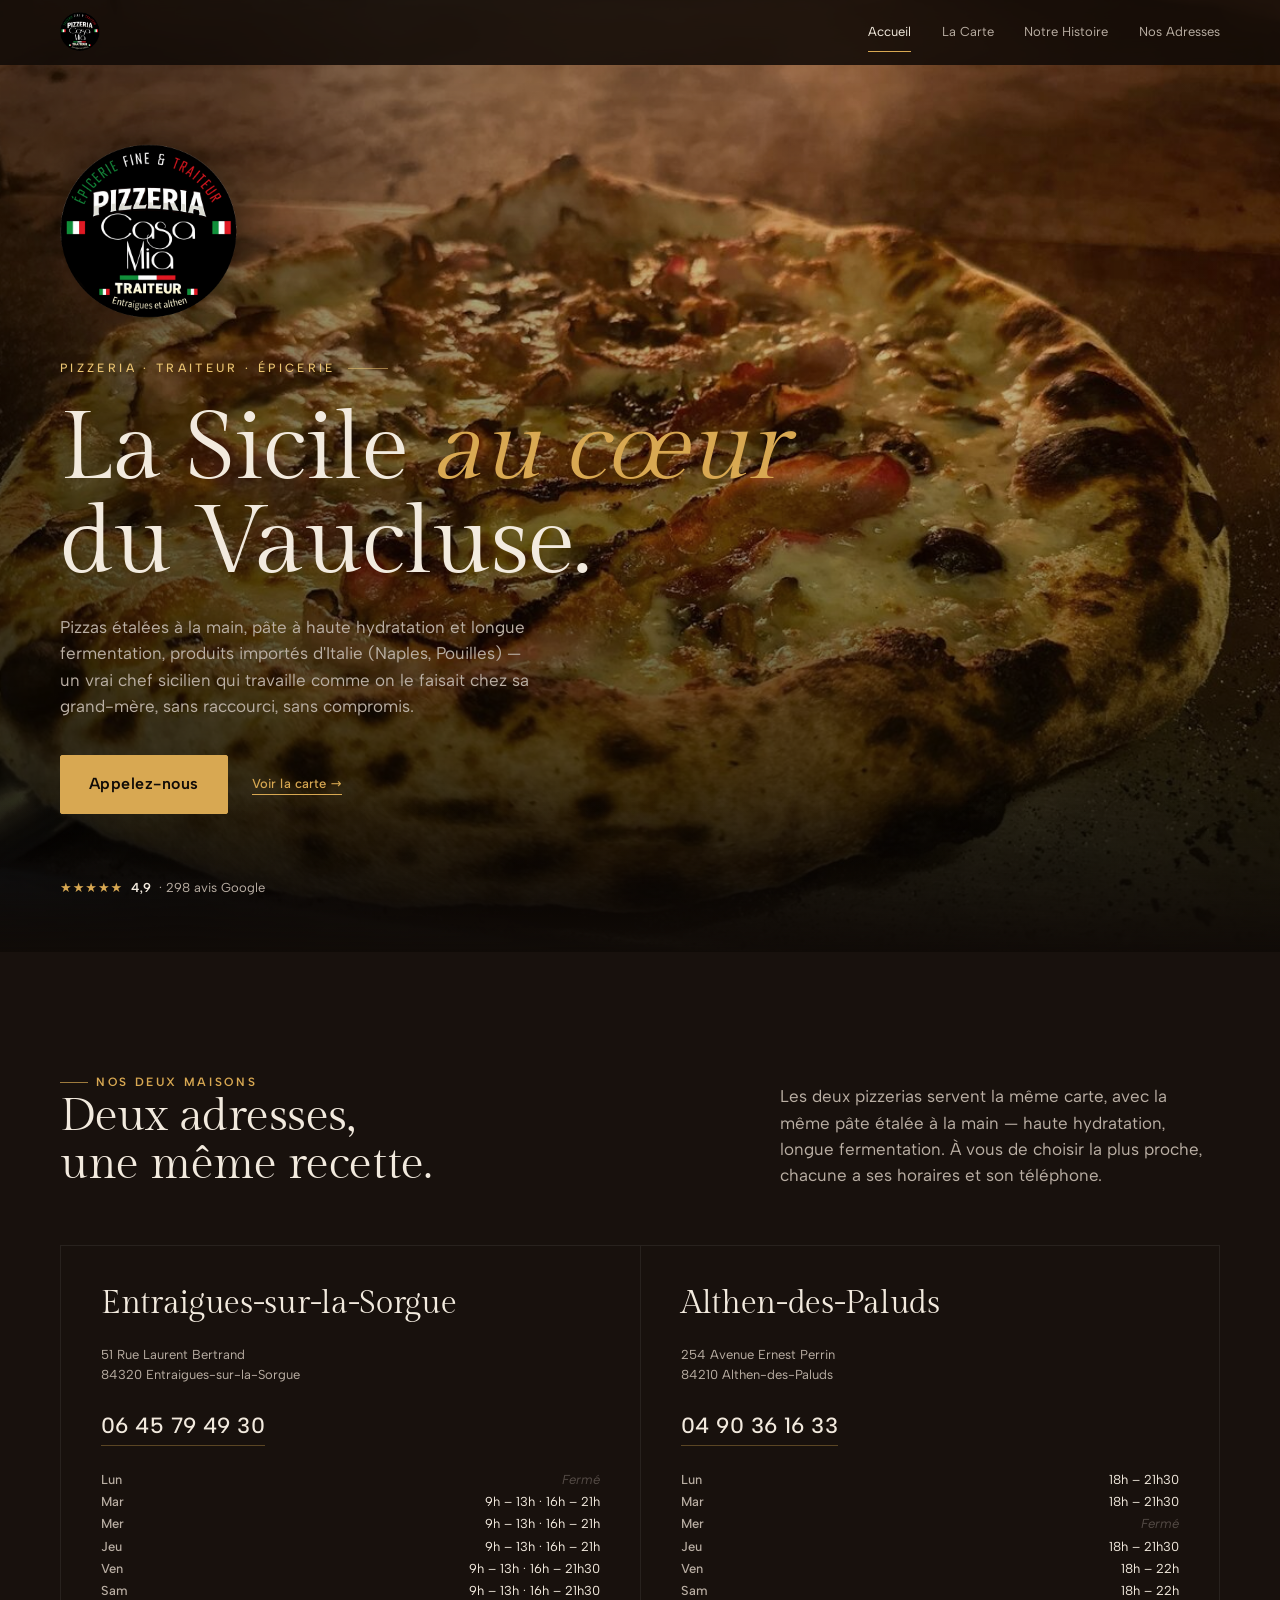
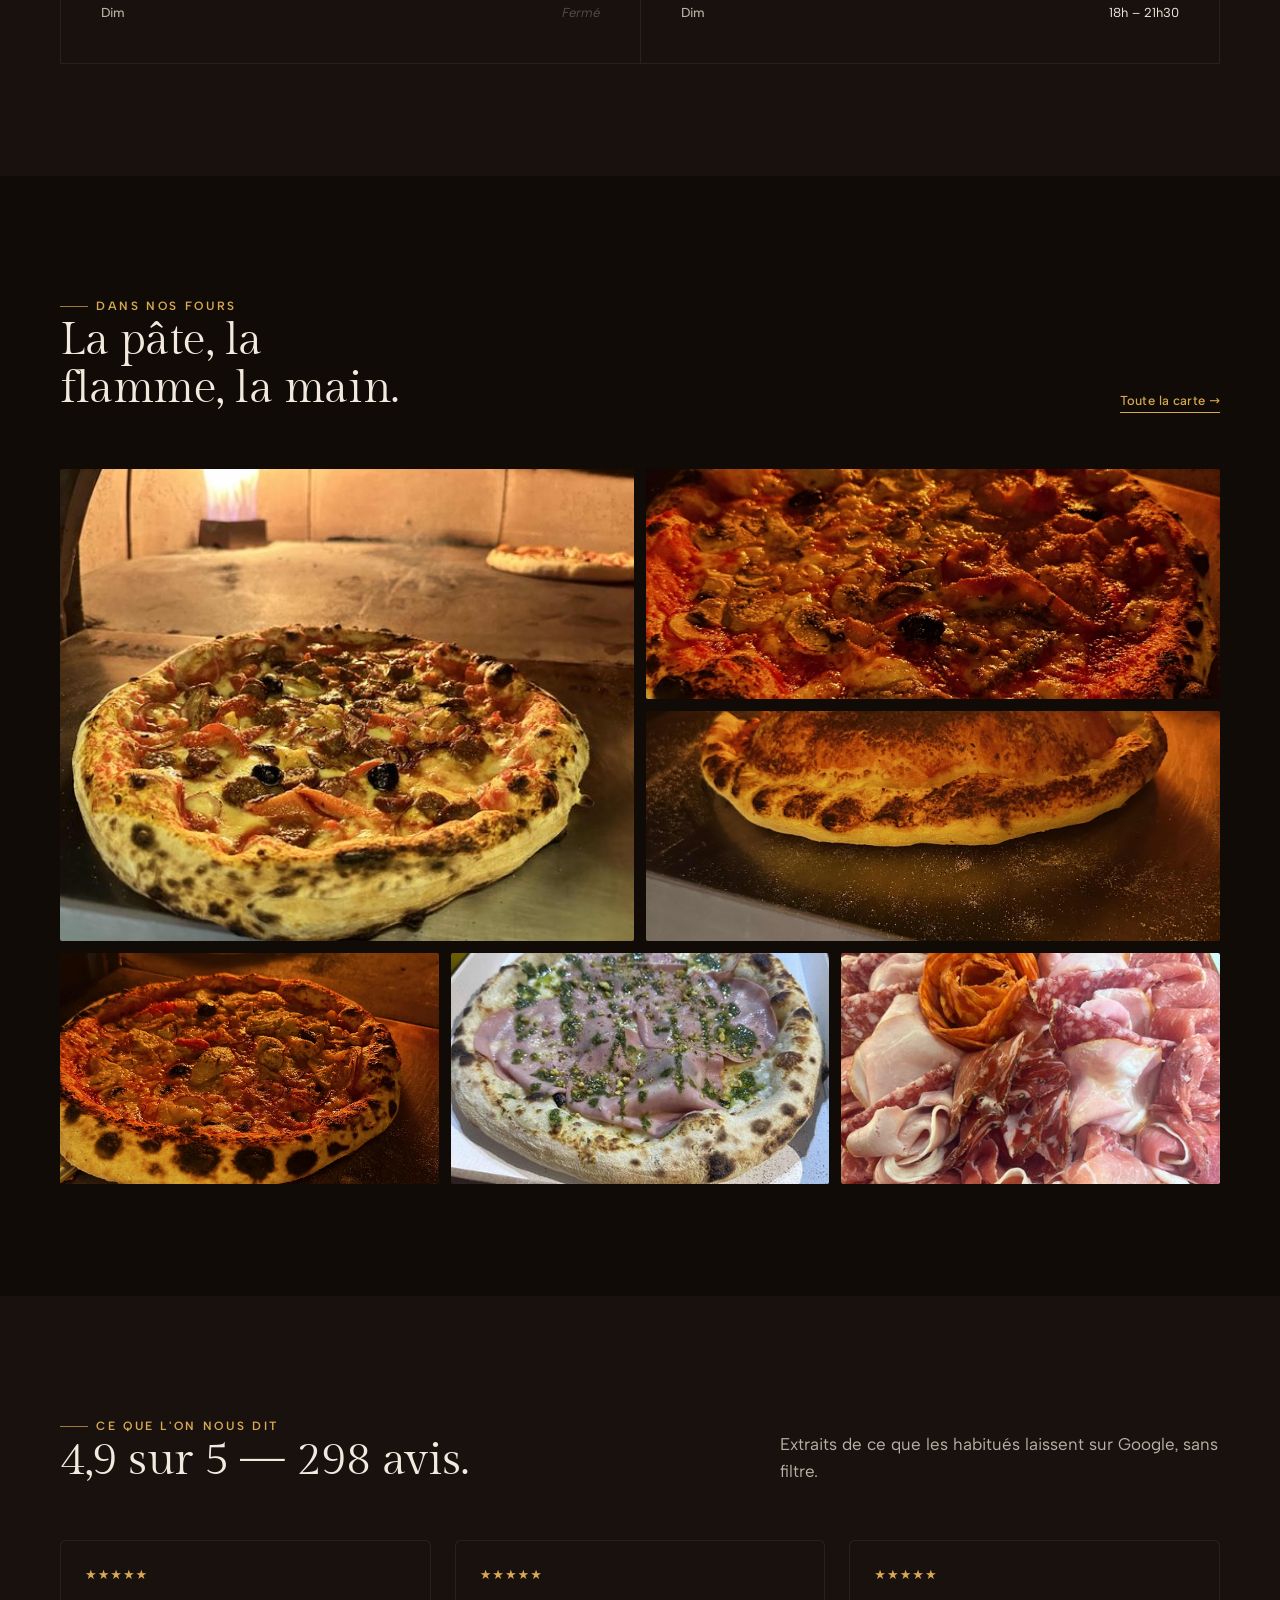
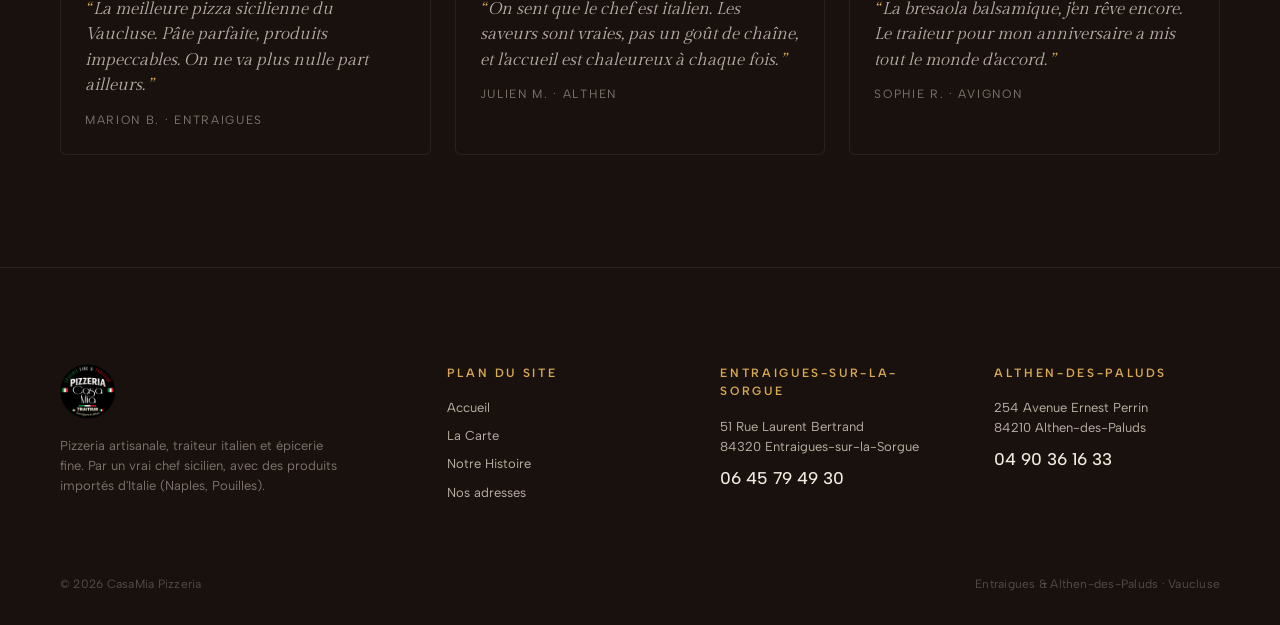
==== frontend/index.html @ 355a03e6 "fix(content): update recipe wording per Tony & Cindy feedback (étalée à la main, ingrédients Italie," ====
<!DOCTYPE html>
<html lang="fr">
<head>
  <meta charset="UTF-8">
  <meta name="viewport" content="width=device-width, initial-scale=1.0">
  <title>CasaMia — Pizzeria artisanale sicilienne | Entraigues &amp; Althen-des-Paluds</title>
  <meta name="description" content="Pizzeria artisanale sicilienne au cœur du Vaucluse. Produits importés d'Italie (Naples, Pouilles) par un vrai chef sicilien. Deux adresses : Entraigues-sur-la-Sorgue et Althen-des-Paluds. Noté 4.9/5.">
  <meta property="og:title" content="CasaMia — Pizzeria artisanale sicilienne">
  <meta property="og:description" content="Pizzeria artisanale, traiteur italien, épicerie fine. Deux adresses dans le Vaucluse.">
  <meta property="og:image" content="images/hero-pizza-polpettes-four.jpg">
  <meta property="og:type" content="restaurant">
  <meta property="og:locale" content="fr_FR">
  <link rel="icon" type="image/png" href="images/logo-casamia.png">
  <link rel="preconnect" href="https://fonts.googleapis.com">
  <link rel="preconnect" href="https://fonts.gstatic.com" crossorigin>
  <link rel="stylesheet" href="css/style.css?v=4">
  <script type="application/ld+json">
  {
    "@context": "https://schema.org",
    "@type": "Restaurant",
    "name": "CasaMia Pizzeria",
    "image": "images/hero-pizza-polpettes-four.jpg",
    "description": "Pizzeria artisanale sicilienne à Entraigues-sur-la-Sorgue et Althen-des-Paluds. Produits importés d'Italie (Naples, Pouilles).",
    "servesCuisine": ["Italian", "Pizza", "Sicilian"],
    "priceRange": "$$",
    "address": [
      {"@type": "PostalAddress","addressLocality": "Entraigues-sur-la-Sorgue","postalCode": "84320","streetAddress": "51 Rue Laurent Bertrand","addressCountry": "FR"},
      {"@type": "PostalAddress","addressLocality": "Althen-des-Paluds","postalCode": "84210","streetAddress": "254 Avenue Ernest Perrin","addressCountry": "FR"}
    ],
    "telephone": "+33645794930",
    "aggregateRating": {"@type": "AggregateRating","ratingValue": "4.9","reviewCount": "298","bestRating": "5"}
  }
  </script>
</head>
<body>

  <!-- Header -->
  <header class="header" id="header">
    <div class="header__inner">
      <a href="/" class="header__brand" aria-label="CasaMia — Accueil">
        <img src="images/logo-casamia.png" alt="">
      </a>
      <nav class="nav" id="nav" aria-label="Navigation principale">
        <a href="/" class="nav__link nav__link--active">Accueil</a>
        <a href="/menu" class="nav__link">La Carte</a>
        <a href="/histoire" class="nav__link">Notre Histoire</a>
        <a href="#nos-adresses" class="nav__link">Nos Adresses</a>
      </nav>
      <button class="hamburger" id="hamburger" aria-label="Menu" aria-expanded="false">
        <span class="hamburger__line"></span>
        <span class="hamburger__line"></span>
        <span class="hamburger__line"></span>
      </button>
    </div>
  </header>
  <div class="nav-overlay" id="navOverlay"></div>

  <!-- Hero -->
  <section class="hero">
    <div class="hero__bg" style="background-image: url('images/pizza-four-hero.jpg');"></div>
    <div class="hero__veil"></div>
    <div class="hero__inner entrance">
      <img src="images/logo-casamia.png" alt="CasaMia" class="hero__logo">
      <span class="hero__kicker">Pizzeria · Traiteur · Épicerie</span>
      <h1 class="hero__title">La Sicile <em>au cœur</em> du Vaucluse.</h1>
      <p class="hero__lede">Pizzas étalées à la main, pâte à haute hydratation et longue fermentation, produits importés d'Italie (Naples, Pouilles) — un vrai chef sicilien qui travaille comme on le faisait chez sa grand-mère, sans raccourci, sans compromis.</p>
      <div class="hero__actions">
        <button class="btn btn--primary btn--lg" id="phoneBtn" aria-haspopup="dialog">Appelez-nous</button>
        <a class="btn btn--link" href="/menu">Voir la carte &rarr;</a>
      </div>
      <div class="hero__meta" id="statusBadges" aria-live="polite">
        <!-- statuts injectés par app.js -->
      </div>
      <div class="hero__meta">
        <span class="rating">
          <span class="rating__stars">★★★★★</span>
          <span class="rating__score">4,9</span>
          <span>· 298 avis Google</span>
        </span>
      </div>
    </div>
  </section>

  <!-- Actualités -->
  <section class="section" id="newsSection" style="display:none;">
    <div class="container">
      <header class="section__head">
        <div>
          <span class="eyebrow">Actualités</span>
          <h2 class="section__title">Ce qui se passe chez nous.</h2>
        </div>
        <p class="section__lede">Les nouveautés de la maison, saison par saison — pizzas du moment, rendez-vous et petites choses qui comptent.</p>
      </header>
      <div class="news" id="newsGrid">
        <!-- injecté par app.js -->
      </div>
    </div>
  </section>

  <!-- Nos adresses -->
  <section class="section section--alt" id="nos-adresses">
    <div class="container">
      <header class="section__head">
        <div>
          <span class="eyebrow">Nos deux maisons</span>
          <h2 class="section__title">Deux adresses, une même recette.</h2>
        </div>
        <p class="section__lede">Les deux pizzerias servent la même carte, avec la même pâte étalée à la main — haute hydratation, longue fermentation. À vous de choisir la plus proche, chacune a ses horaires et son téléphone.</p>
      </header>
      <div class="addresses" id="locationsGrid">
        <div class="addr">
          <h3 class="addr__name">Entraigues-sur-la-Sorgue</h3>
          <p class="addr__street">51 Rue Laurent Bertrand<br>84320 Entraigues-sur-la-Sorgue</p>
          <a href="tel:0645794930" class="addr__phone">06 45 79 49 30</a>
          <div class="hours">
            <div class="hours__day">Lun</div><div class="hours__value hours__value--closed">Fermé</div>
            <div class="hours__day">Mar</div><div class="hours__value">9h – 13h · 16h – 21h</div>
            <div class="hours__day">Mer</div><div class="hours__value">9h – 13h · 16h – 21h</div>
            <div class="hours__day">Jeu</div><div class="hours__value">9h – 13h · 16h – 21h</div>
            <div class="hours__day">Ven</div><div class="hours__value">9h – 13h · 16h – 21h30</div>
            <div class="hours__day">Sam</div><div class="hours__value">9h – 13h · 16h – 21h30</div>
            <div class="hours__day">Dim</div><div class="hours__value hours__value--closed">Fermé</div>
          </div>
        </div>
        <div class="addr">
          <h3 class="addr__name">Althen-des-Paluds</h3>
          <p class="addr__street">254 Avenue Ernest Perrin<br>84210 Althen-des-Paluds</p>
          <a href="tel:0490361633" class="addr__phone">04 90 36 16 33</a>
          <div class="hours">
            <div class="hours__day">Lun</div><div class="hours__value">18h – 21h30</div>
            <div class="hours__day">Mar</div><div class="hours__value">18h – 21h30</div>
            <div class="hours__day">Mer</div><div class="hours__value hours__value--closed">Fermé</div>
            <div class="hours__day">Jeu</div><div class="hours__value">18h – 21h30</div>
            <div class="hours__day">Ven</div><div class="hours__value">18h – 22h</div>
            <div class="hours__day">Sam</div><div class="hours__value">18h – 22h</div>
            <div class="hours__day">Dim</div><div class="hours__value">18h – 21h30</div>
          </div>
        </div>
      </div>
    </div>
  </section>

  <!-- Galerie éditoriale -->
  <section class="section">
    <div class="container">
      <header class="section__head">
        <div>
          <span class="eyebrow">Dans nos fours</span>
          <h2 class="section__title">La pâte, la flamme, la main.</h2>
        </div>
        <a class="btn btn--link" href="/menu">Toute la carte &rarr;</a>
      </header>
      <div class="gallery">
        <a class="gallery__item gallery__item--half gallery__item--tall" href="/menu">
          <img src="images/hero-pizza-polpettes-four.jpg" alt="Pizza polpettes devant le four en flammes" loading="lazy">
        </a>
        <div class="gallery__item gallery__item--half">
          <img src="images/hero-pizza-champignons-jambon-four.jpg" alt="Pizza champignons jambon devant le four" loading="lazy">
        </div>
        <div class="gallery__item gallery__item--half">
          <img src="images/hero-calzone-four.jpg" alt="Calzone doré dans le four en flammes" loading="lazy">
        </div>
        <div class="gallery__item gallery__item--third">
          <img src="images/hero-pizza-artichauts-four.jpg" alt="Pizza artichauts devant le four" loading="lazy">
        </div>
        <div class="gallery__item gallery__item--third">
          <img src="images/pizza-tartufo.jpg" alt="Pizza Tartufo truffe noire" loading="lazy">
        </div>
        <div class="gallery__item gallery__item--third">
          <img src="images/planche-charcuterie-premium.jpg" alt="Planche charcuterie traiteur" loading="lazy">
        </div>
      </div>
    </div>
  </section>

  <!-- Avis -->
  <section class="section section--alt">
    <div class="container">
      <header class="section__head">
        <div>
          <span class="eyebrow">Ce que l'on nous dit</span>
          <h2 class="section__title">4,9 sur 5 — 298 avis.</h2>
        </div>
        <p class="section__lede">Extraits de ce que les habitués laissent sur Google, sans filtre.</p>
      </header>
      <div class="reviews">
        <article class="review">
          <div class="review__stars" aria-label="5 sur 5">★★★★★</div>
          <p class="review__text">La meilleure pizza sicilienne du Vaucluse. Pâte parfaite, produits impeccables. On ne va plus nulle part ailleurs.</p>
          <p class="review__author">Marion B. · Entraigues</p>
        </article>
        <article class="review">
          <div class="review__stars" aria-label="5 sur 5">★★★★★</div>
          <p class="review__text">On sent que le chef est italien. Les saveurs sont vraies, pas un goût de chaîne, et l'accueil est chaleureux à chaque fois.</p>
          <p class="review__author">Julien M. · Althen</p>
        </article>
        <article class="review">
          <div class="review__stars" aria-label="5 sur 5">★★★★★</div>
          <p class="review__text">La bresaola balsamique, j'en rêve encore. Le traiteur pour mon anniversaire a mis tout le monde d'accord.</p>
          <p class="review__author">Sophie R. · Avignon</p>
        </article>
      </div>
    </div>
  </section>

  <!-- Footer -->
  <footer class="footer">
    <div class="container">
      <div class="footer__grid">
        <div class="footer__brand">
          <img src="images/logo-casamia.png" alt="CasaMia">
          <p>Pizzeria artisanale, traiteur italien et épicerie fine. Par un vrai chef sicilien, avec des produits importés d'Italie (Naples, Pouilles).</p>
        </div>
        <div>
          <div class="footer__title">Plan du site</div>
          <div class="footer__list">
            <a href="/" class="footer__link">Accueil</a>
            <a href="/menu" class="footer__link">La Carte</a>
            <a href="/histoire" class="footer__link">Notre Histoire</a>
            <a href="#nos-adresses" class="footer__link">Nos adresses</a>
          </div>
        </div>
        <div>
          <div class="footer__title">Entraigues-sur-la-Sorgue</div>
          <p class="addr__street">51 Rue Laurent Bertrand<br>84320 Entraigues-sur-la-Sorgue</p>
          <a href="tel:0645794930" class="footer__phone">06 45 79 49 30</a>
        </div>
        <div>
          <div class="footer__title">Althen-des-Paluds</div>
          <p class="addr__street">254 Avenue Ernest Perrin<br>84210 Althen-des-Paluds</p>
          <a href="tel:0490361633" class="footer__phone">04 90 36 16 33</a>
        </div>
      </div>
      <div class="footer__bottom">
        <span>© 2026 CasaMia Pizzeria</span>
        <span>Entraigues &amp; Althen-des-Paluds · Vaucluse</span>
      </div>
    </div>
  </footer>

  <!-- Phone sheet (unifié popover + bottomsheet) -->
  <div class="phone-backdrop" id="phoneBackdrop" aria-hidden="true"></div>
  <div class="phone-sheet" id="phoneSheet" role="dialog" aria-modal="true" aria-labelledby="phoneSheetTitle" aria-hidden="true">
    <div class="phone-sheet__head">
      <div>
        <span class="eyebrow eyebrow--plain">Appelez-nous</span>
        <h3 class="phone-sheet__title" id="phoneSheetTitle">Choisissez une pizzeria</h3>
      </div>
      <button class="phone-sheet__close" id="phoneSheetClose" aria-label="Fermer">×</button>
    </div>
    <div class="phone-sheet__list">
      <div class="phone-sheet__item">
        <div>
          <div class="phone-sheet__loc">Entraigues-sur-la-Sorgue</div>
          <div class="phone-sheet__addr">51 Rue Laurent Bertrand</div>
        </div>
        <a href="tel:0645794930" class="phone-sheet__number">06 45 79 49 30</a>
      </div>
      <div class="phone-sheet__item">
        <div>
          <div class="phone-sheet__loc">Althen-des-Paluds</div>
          <div class="phone-sheet__addr">254 Avenue Ernest Perrin</div>
        </div>
        <a href="tel:0490361633" class="phone-sheet__number">04 90 36 16 33</a>
      </div>
    </div>
  </div>

  <script src="js/config.js"></script>
  <script src="js/app.js"></script>
</body>
</html>
---- frontend/css/style.css ----
/* =============================================================
   CasaMia — Feuille de style refonte 2026
   Design : sombre / chaud / éditorial sicilien, zero AI slop
   Tokens : OKLCH, scale 4pt, échelle typo ratio 1.25
   ============================================================= */

/* ===== FONTS ===== */
@import url('https://fonts.googleapis.com/css2?family=Gilda+Display&family=Albert+Sans:wght@300;400;500;600;700&display=swap');

/* ===== TOKENS ===== */
:root {
  /* Surfaces — noir chaud teinté brun (jamais pur noir) */
  --surface-0: oklch(15.5% 0.012 60);
  --surface-1: oklch(18.5% 0.014 58);
  --surface-2: oklch(22%   0.014 55);
  --surface-3: oklch(27%   0.013 52);

  /* Encre — cream teinté chaud */
  --ink-1: oklch(94% 0.018 80);
  --ink-2: oklch(76% 0.020 70);
  --ink-3: oklch(56% 0.018 55);
  --ink-4: oklch(42% 0.015 50);

  /* Brand */
  --gold:        oklch(76% 0.118 80);
  --gold-hi:     oklch(84% 0.110 85);
  --gold-lo:     oklch(62% 0.100 75);
  --terracotta:  oklch(60% 0.145 35);
  --terracotta-hi: oklch(68% 0.140 38);
  --olive:       oklch(54% 0.075 115);

  /* Statuts */
  --status-open:   oklch(68% 0.140 145);
  --status-closed: oklch(60% 0.170 28);

  /* Hairlines */
  --rule:        oklch(100% 0 0 / .07);
  --rule-strong: oklch(100% 0 0 / .14);
  --rule-gold:   oklch(from var(--gold) l c h / .35);

  /* Spacing 4pt */
  --s-3xs: 4px;
  --s-2xs: 8px;
  --s-xs:  12px;
  --s-sm:  16px;
  --s-md:  24px;
  --s-lg:  32px;
  --s-xl:  48px;
  --s-2xl: 64px;
  --s-3xl: 96px;
  --s-4xl: 128px;

  /* Type — base 17px pour confort mobile */
  --text-xs:   0.75rem;
  --text-sm:   0.8125rem;
  --text-base: 1rem;
  --text-md:   1.0625rem;
  --text-lg:   clamp(1.125rem, 0.95rem + .6vw, 1.375rem);
  --text-xl:   clamp(1.375rem, 1rem + 1.4vw, 2rem);
  --text-2xl:  clamp(1.75rem, 1.1rem + 2.6vw, 2.875rem);
  --text-3xl:  clamp(2.25rem, 1rem + 4.5vw, 4.5rem);
  --text-4xl:  clamp(3rem, 1rem + 7vw, 6rem);

  /* Familles */
  --f-display: 'Gilda Display', 'Times New Roman', serif;
  --f-body:    'Albert Sans', system-ui, sans-serif;

  /* Radii */
  --r-sm: 2px;
  --r-md: 6px;
  --r-lg: 12px;
  --r-full: 999px;

  /* Shadows — hue-matched (brun chaud) */
  --sh-color: 30 35% 5%;
  --sh-1: 0 1px 2px hsl(var(--sh-color) / .35);
  --sh-2: 0 2px 4px hsl(var(--sh-color) / .3), 0 6px 12px hsl(var(--sh-color) / .22);
  --sh-3: 0 4px 8px hsl(var(--sh-color) / .28), 0 16px 32px hsl(var(--sh-color) / .18);
  --sh-4: 0 8px 16px hsl(var(--sh-color) / .22), 0 32px 64px hsl(var(--sh-color) / .14);

  /* Motion */
  --ease-out: cubic-bezier(.2,.8,.2,1);
  --ease-out-quart: cubic-bezier(.25,1,.5,1);
  --t-fast: .18s;
  --t-base: .28s;
  --t-slow: .5s;

  /* Layout */
  --container: 1240px;
  --container-narrow: 880px;
}

/* ===== RESET ===== */
*, *::before, *::after { box-sizing: border-box; margin: 0; padding: 0; }
html { scroll-behavior: smooth; -webkit-text-size-adjust: 100%; }
body {
  font-family: var(--f-body);
  font-size: var(--text-md);
  line-height: 1.55;
  color: var(--ink-1);
  background: var(--surface-0);
  -webkit-font-smoothing: antialiased;
  -moz-osx-font-smoothing: grayscale;
  text-rendering: optimizeLegibility;
  font-feature-settings: "kern", "ss01", "cv11";
  overflow-x: hidden;
  min-height: 100vh;
}
img, svg, video { display: block; max-width: 100%; height: auto; }
button { cursor: pointer; font: inherit; color: inherit; background: none; border: 0; }
a { color: inherit; text-decoration: none; }
input, select, textarea { font: inherit; color: inherit; }

/* ===== UTIL ===== */
.container { max-width: var(--container); margin-inline: auto; padding-inline: clamp(20px, 4vw, 40px); }
.container--narrow { max-width: var(--container-narrow); }
.sr-only { position: absolute; width: 1px; height: 1px; padding: 0; margin: -1px; overflow: hidden; clip: rect(0,0,0,0); white-space: nowrap; border: 0; }
.flow > * + * { margin-top: var(--s-sm); }

/* ===== TYPOGRAPHY ===== */
.display,
h1, h2, h3 { font-family: var(--f-display); font-weight: 400; letter-spacing: -0.01em; line-height: 1.08; color: var(--ink-1); }
h1 { font-size: var(--text-3xl); }
h2 { font-size: var(--text-2xl); }
h3 { font-size: var(--text-xl); line-height: 1.15; }
h4, h5, h6 { font-family: var(--f-body); font-weight: 600; letter-spacing: -0.005em; line-height: 1.2; }
h4 { font-size: var(--text-lg); }
p  { max-width: 70ch; }

/* Eyebrow — l'étiquette éditoriale (remplace le "decorative-line" gold slop) */
.eyebrow {
  font-family: var(--f-body);
  font-size: var(--text-xs);
  font-weight: 600;
  letter-spacing: 0.22em;
  text-transform: uppercase;
  color: var(--gold);
  display: inline-flex;
  align-items: center;
  gap: var(--s-2xs);
}
.eyebrow::before {
  content: "";
  width: 28px;
  height: 1px;
  background: currentColor;
  opacity: .7;
}
.eyebrow--plain::before { display: none; }

/* Italic accent pour certains titres (italiana feel) */
.in-italic { font-style: italic; color: var(--gold); }

/* Numéros éditoriaux (01, 02, 03) — remplace les icônes génériques au-dessus des h3 */
.num {
  font-family: var(--f-display);
  font-size: var(--text-lg);
  color: var(--gold);
  letter-spacing: 0.02em;
  font-variant-numeric: tabular-nums lining-nums;
}

/* Prix tabulaires */
.price, .mono-num {
  font-variant-numeric: tabular-nums lining-nums;
  font-feature-settings: "tnum" 1, "lnum" 1;
}

/* ===== HEADER ===== */
.header {
  position: fixed; inset: 0 0 auto 0; z-index: 80;
  display: flex; align-items: center;
  padding-block: var(--s-xs);
  background: color-mix(in oklab, var(--surface-0) 88%, transparent);
  backdrop-filter: blur(16px) saturate(1.2);
  -webkit-backdrop-filter: blur(16px) saturate(1.2);
  border-bottom: 1px solid transparent;
  transition: border-color var(--t-base), background var(--t-base);
}
.header--scrolled { border-bottom-color: var(--rule); }
.header__inner {
  width: 100%; max-width: var(--container);
  margin-inline: auto; padding-inline: clamp(20px, 4vw, 40px);
  display: flex; align-items: center; justify-content: space-between; gap: var(--s-md);
}
.header__brand { display: flex; align-items: center; gap: var(--s-xs); }
.header__brand img { height: 40px; width: auto; }
.header__wordmark {
  font-family: var(--f-display); font-size: 1.2rem; line-height: 1;
  color: var(--ink-1); letter-spacing: -0.01em;
  display: none;
}
.nav {
  display: flex; align-items: center; gap: clamp(18px, 2.4vw, 32px);
}
.nav__link {
  font-size: var(--text-sm); color: var(--ink-2);
  padding: var(--s-2xs) 0;
  position: relative;
  transition: color var(--t-fast);
}
.nav__link:hover { color: var(--ink-1); }
.nav__link--active { color: var(--ink-1); }
.nav__link--active::after {
  content: ""; position: absolute; left: 0; right: 0; bottom: -2px;
  height: 1px; background: var(--gold);
}
.hamburger {
  display: none;
  width: 40px; height: 40px;
  align-items: center; justify-content: center;
  color: var(--ink-1);
}
.hamburger__line {
  display: block; width: 22px; height: 1.5px;
  background: currentColor;
  transition: transform var(--t-base) var(--ease-out), opacity var(--t-fast);
  position: absolute;
}
.hamburger__line:nth-child(1) { transform: translateY(-6px); }
.hamburger__line:nth-child(3) { transform: translateY( 6px); }
.hamburger.active .hamburger__line:nth-child(1) { transform: translateY(0) rotate(45deg); }
.hamburger.active .hamburger__line:nth-child(2) { opacity: 0; }
.hamburger.active .hamburger__line:nth-child(3) { transform: translateY(0) rotate(-45deg); }

.nav-overlay {
  position: fixed; inset: 0; z-index: 70;
  background: oklch(0% 0 0 / .6);
  opacity: 0; pointer-events: none;
  transition: opacity var(--t-base);
}
.nav-overlay.active { opacity: 1; pointer-events: auto; }

/* ===== HERO ===== */
.hero {
  position: relative;
  min-height: calc(100svh - 64px); /* header + peek, laisse deviner qu'on peut scroller */
  display: grid; align-items: end;
  overflow: hidden;
  isolation: isolate;
}
.hero--short { min-height: 52svh; }
.hero__bg {
  position: absolute; inset: 0; z-index: -2;
  background-size: cover; background-position: center;
  transform: scale(1.04);
  filter: saturate(.95);
}
.hero__veil {
  position: absolute; inset: 0; z-index: -1;
  background:
    linear-gradient(180deg, oklch(0% 0 0 / .25) 0%, oklch(0% 0 0 / .10) 30%, oklch(0% 0 0 / .60) 80%, var(--surface-0) 100%),
    linear-gradient(100deg, oklch(0% 0 0 / .55) 0%, oklch(0% 0 0 / .10) 55%, transparent 100%);
}
.hero__inner {
  width: 100%; max-width: var(--container);
  margin-inline: auto;
  padding: clamp(120px, 16vh, 180px) clamp(20px, 4vw, 40px) clamp(36px, 6vh, 72px);
  display: grid; gap: var(--s-md);
}
.hero__logo {
  width: clamp(140px, 14vw, 200px);
  height: auto;
  margin-bottom: var(--s-xs);
  filter: drop-shadow(0 4px 24px oklch(0% 0 0 / .5));
}
.hero__kicker {
  display: inline-flex; align-items: center; gap: var(--s-xs);
  color: var(--gold-hi);
  font-size: var(--text-xs);
  letter-spacing: 0.28em;
  text-transform: uppercase;
  font-weight: 500;
}
.hero__kicker::after {
  content: ""; width: 40px; height: 1px; background: currentColor; opacity: .55;
}
.hero__title {
  font-family: var(--f-display);
  font-size: var(--text-4xl);
  line-height: 0.98;
  max-width: 20ch;
  color: var(--ink-1);
  text-wrap: balance;
}
.hero__title em {
  font-style: italic;
  color: var(--gold);
  font-weight: 400;
}
.hero__lede {
  font-size: var(--text-md);
  color: var(--ink-2);
  max-width: 44ch;
  line-height: 1.55;
}
.hero__actions {
  display: flex; flex-wrap: wrap; align-items: center; gap: var(--s-sm) var(--s-md);
  margin-top: var(--s-xs);
}
.hero__meta {
  display: flex; flex-wrap: wrap; align-items: center;
  gap: var(--s-md);
  margin-top: var(--s-2xs);
  color: var(--ink-2);
  font-size: var(--text-sm);
}
.hero__meta-item { display: inline-flex; align-items: center; gap: var(--s-2xs); }
.hero__meta-sep { opacity: .3; }

/* Status — indicateur ouvert/fermé éditorial, pas de glow néon */
.status {
  display: inline-flex; align-items: center; gap: var(--s-2xs);
  font-size: var(--text-sm);
  color: var(--ink-1);
}
.status__dot {
  width: 7px; height: 7px; border-radius: 50%;
  background: var(--ink-3);
  position: relative;
}
.status--open .status__dot { background: var(--status-open); }
.status--open .status__dot::after {
  content: ""; position: absolute; inset: -3px;
  border-radius: 50%;
  border: 1px solid var(--status-open);
  opacity: .35;
  animation: statusPulse 2.4s var(--ease-out) infinite;
}
.status--closed .status__dot { background: var(--status-closed); }
.status__label { font-weight: 500; }
.status__note { color: var(--ink-2); }
@keyframes statusPulse {
  0%   { transform: scale(.9); opacity: .4; }
  70%  { transform: scale(1.7); opacity: 0; }
  100% { transform: scale(1.7); opacity: 0; }
}
@media (prefers-reduced-motion: reduce) {
  .status--open .status__dot::after { animation: none; }
}

/* Rating éditorial — sans glassmorphism */
.rating {
  display: inline-flex; align-items: baseline; gap: var(--s-2xs);
  font-size: var(--text-sm);
  color: var(--ink-2);
}
.rating__stars { color: var(--gold); letter-spacing: 1px; }
.rating__score {
  color: var(--ink-1);
  font-weight: 600;
  font-variant-numeric: tabular-nums;
}

/* ===== BUTTONS ===== */
.btn {
  display: inline-flex; align-items: center; justify-content: center; gap: var(--s-2xs);
  padding: 14px 22px;
  font-family: var(--f-body);
  font-size: var(--text-sm);
  font-weight: 600;
  letter-spacing: 0.03em;
  border-radius: var(--r-sm);
  transition: transform var(--t-fast) var(--ease-out), background var(--t-fast), color var(--t-fast), border-color var(--t-fast);
  white-space: nowrap;
  border: 1px solid transparent;
}
.btn:active { transform: translateY(1px); }

.btn--primary {
  background: var(--gold);
  color: var(--surface-0);
  border-color: var(--gold);
}
.btn--primary:hover {
  background: var(--gold-hi);
  border-color: var(--gold-hi);
}

.btn--ghost {
  background: transparent;
  color: var(--ink-1);
  border-color: var(--rule-strong);
}
.btn--ghost:hover {
  border-color: var(--gold);
  color: var(--gold);
}

.btn--link {
  padding: 0;
  color: var(--gold);
  border: 0;
  border-bottom: 1px solid currentColor;
  border-radius: 0;
  letter-spacing: 0.01em;
  text-transform: none;
  font-weight: 500;
  background: none;
}
.btn--link:hover { color: var(--gold-hi); }

.btn--lg { padding: 16px 28px; font-size: var(--text-base); }
.btn--sm { padding: 10px 16px; font-size: var(--text-xs); }

.btn-group { display: inline-flex; flex-wrap: wrap; gap: var(--s-sm); }

/* Icone interne au btn */
.btn svg { width: 16px; height: 16px; }

/* ===== PHONE POPOVER / BOTTOMSHEET UNIFIÉ ===== */
.phone-sheet {
  position: fixed; z-index: 210;
  background: var(--surface-2);
  border: 1px solid var(--rule-strong);
  box-shadow: var(--sh-4);
  opacity: 0; pointer-events: none;
  transition: opacity var(--t-base) var(--ease-out), transform var(--t-base) var(--ease-out);
}
.phone-sheet[aria-hidden="false"] { opacity: 1; pointer-events: auto; }

/* Desktop — centre popover */
@media (min-width: 641px) {
  .phone-sheet {
    top: 50%; left: 50%;
    transform: translate(-50%, -50%) scale(.97);
    min-width: 380px; max-width: 440px;
    border-radius: var(--r-lg);
  }
  .phone-sheet[aria-hidden="false"] { transform: translate(-50%, -50%) scale(1); }
}
/* Mobile — bottom sheet */
@media (max-width: 640px) {
  .phone-sheet {
    left: 0; right: 0; bottom: 0;
    transform: translateY(100%);
    border-radius: 20px 20px 0 0;
    border-bottom: 0;
  }
  .phone-sheet[aria-hidden="false"] { transform: translateY(0); }
}
.phone-sheet__head {
  padding: var(--s-md);
  border-bottom: 1px solid var(--rule);
  display: flex; align-items: center; justify-content: space-between;
}
.phone-sheet__title {
  font-family: var(--f-display);
  font-size: var(--text-lg);
}
.phone-sheet__close {
  width: 32px; height: 32px; display: grid; place-items: center;
  color: var(--ink-2); font-size: 1.5rem; line-height: 1;
}
.phone-sheet__close:hover { color: var(--ink-1); }
.phone-sheet__list { padding: var(--s-2xs) 0; }
.phone-sheet__item {
  display: grid; grid-template-columns: 1fr auto; align-items: center; gap: var(--s-sm);
  padding: var(--s-sm) var(--s-md);
  border-top: 1px solid var(--rule);
}
.phone-sheet__item:first-child { border-top: 0; }
.phone-sheet__loc {
  font-family: var(--f-display);
  font-size: var(--text-md);
  color: var(--ink-1);
}
.phone-sheet__addr {
  font-size: var(--text-xs);
  color: var(--ink-3);
  margin-top: 2px;
}
.phone-sheet__number {
  font-family: var(--f-body);
  font-size: var(--text-base);
  font-weight: 600;
  color: var(--gold);
  font-variant-numeric: tabular-nums;
  letter-spacing: 0.02em;
  padding: var(--s-2xs) var(--s-sm);
  border: 1px solid var(--rule-strong);
  border-radius: var(--r-sm);
  transition: border-color var(--t-fast), background var(--t-fast), color var(--t-fast);
}
.phone-sheet__number:hover {
  background: var(--gold);
  color: var(--surface-0);
  border-color: var(--gold);
}

.phone-backdrop {
  position: fixed; inset: 0; z-index: 200;
  background: oklch(0% 0 0 / .55);
  opacity: 0; pointer-events: none;
  transition: opacity var(--t-base);
}
.phone-backdrop[aria-hidden="false"] { opacity: 1; pointer-events: auto; }

/* ===== SECTIONS ===== */
.section {
  padding-block: clamp(56px, 9vw, 112px);
}
.section--tight { padding-block: clamp(40px, 6vw, 72px); }
.section--alt {
  background: var(--surface-1);
}

.section__head {
  display: grid;
  grid-template-columns: minmax(0, 1fr) auto;
  align-items: end;
  gap: var(--s-md) var(--s-xl);
  margin-bottom: clamp(32px, 5vw, 56px);
}
.section__head > :only-child { grid-column: 1 / -1; }
.section__title {
  font-family: var(--f-display);
  font-size: var(--text-2xl);
  line-height: 1.05;
  max-width: 22ch;
  text-wrap: balance;
}
.section__lede {
  max-width: 40ch;
  color: var(--ink-2);
  font-size: var(--text-md);
  justify-self: end;
}
@media (max-width: 720px) {
  .section__head { grid-template-columns: 1fr; }
  .section__lede { justify-self: start; }
}

/* ===== NEWS ===== */
.news {
  display: grid;
  gap: var(--s-xl);
}
.news__item {
  display: grid;
  grid-template-columns: auto minmax(0, 1fr);
  gap: var(--s-xl);
  align-items: center;
}
.news__item:nth-child(even) {
  grid-template-columns: minmax(0, 1fr) auto;
}
.news__item:nth-child(even) .news__figure { order: 2; }
.news__figure {
  display: block;
  border-radius: var(--r-md);
  overflow: hidden;
  line-height: 0;
}
.news__figure img {
  max-width: 100%;
  max-height: 70vh;
  width: auto;
  height: auto;
  display: block;
}
.news__title {
  font-family: var(--f-display);
  font-size: var(--text-xl);
  line-height: 1.15;
  margin-bottom: var(--s-xs);
}
.news__text {
  color: var(--ink-2);
  line-height: 1.6;
}
@media (max-width: 720px) {
  .news__item, .news__item:nth-child(even) { grid-template-columns: 1fr; gap: var(--s-md); }
  .news__item:nth-child(even) .news__figure { order: 0; }
}

/* ===== ADRESSES — tableau éditorial, pas 2 cards identiques ===== */
.addresses {
  display: grid;
  grid-template-columns: 1fr 1fr;
  gap: 0;
  border: 1px solid var(--rule);
  background: var(--surface-1);
}
.addr {
  padding: clamp(24px, 4vw, 40px);
  display: flex; flex-direction: column;
  gap: var(--s-md);
  position: relative;
}
.addr + .addr { border-left: 1px solid var(--rule); }
.addr__label {
  font-family: var(--f-body);
  font-size: var(--text-xs);
  font-weight: 600;
  letter-spacing: 0.22em;
  text-transform: uppercase;
  color: var(--gold);
}
.addr__name {
  font-family: var(--f-display);
  font-size: var(--text-xl);
  line-height: 1.1;
}
.addr__street {
  color: var(--ink-2);
  font-size: var(--text-sm);
  line-height: 1.55;
}
.addr__phone {
  display: inline-flex; align-items: center; gap: var(--s-2xs);
  font-family: var(--f-body);
  font-size: var(--text-lg);
  font-weight: 500;
  color: var(--ink-1);
  font-variant-numeric: tabular-nums;
  letter-spacing: 0.02em;
  border-bottom: 1px solid var(--rule-gold);
  padding-bottom: 2px;
  align-self: flex-start;
  transition: color var(--t-fast), border-color var(--t-fast);
}
.addr__phone:hover { color: var(--gold); border-color: var(--gold); }

.hours {
  display: grid;
  grid-template-columns: auto 1fr;
  column-gap: var(--s-md);
  row-gap: 2px;
  font-size: var(--text-sm);
  margin-top: auto;
}
.hours__day {
  font-weight: 500;
  color: var(--ink-2);
}
.hours__value {
  color: var(--ink-1);
  font-variant-numeric: tabular-nums;
  text-align: right;
}
.hours__value--closed {
  color: var(--ink-4);
  font-style: italic;
}
.hours__row--today {
  color: var(--gold);
}
.hours__row--today .hours__day,
.hours__row--today .hours__value { color: var(--gold); font-weight: 600; }

@media (max-width: 720px) {
  .addresses { grid-template-columns: 1fr; }
  .addr + .addr { border-left: 0; border-top: 1px solid var(--rule); }
}

/* ===== MENU (carte + traiteur) ===== */
.menu-tabs {
  display: flex;
  gap: var(--s-lg);
  border-bottom: 1px solid var(--rule);
  margin-bottom: var(--s-xl);
}
.menu-tab {
  font-family: var(--f-display);
  font-size: var(--text-lg);
  color: var(--ink-3);
  padding: var(--s-sm) 0;
  position: relative;
  transition: color var(--t-fast);
}
.menu-tab:hover { color: var(--ink-1); }
.menu-tab.active { color: var(--ink-1); }
.menu-tab.active::after {
  content: ""; position: absolute; left: 0; right: 0; bottom: -1px;
  height: 2px; background: var(--gold);
}

.menu-category { margin-bottom: var(--s-3xl); }
.menu-category__head {
  display: flex; align-items: baseline; justify-content: space-between; flex-wrap: wrap;
  gap: var(--s-sm);
  margin-bottom: var(--s-md);
}
.menu-category__name {
  font-family: var(--f-display);
  font-size: var(--text-xl);
  letter-spacing: -0.005em;
}
.menu-category__index {
  font-family: var(--f-body);
  font-size: var(--text-xs);
  letter-spacing: 0.24em;
  text-transform: uppercase;
  color: var(--gold);
}

.menu-notice {
  font-style: italic;
  color: var(--ink-2);
  font-size: var(--text-sm);
  margin-block: var(--s-md) var(--s-xl);
  max-width: 65ch;
}

.menu-list {
  display: grid;
  grid-template-columns: repeat(auto-fill, minmax(min(440px, 100%), 1fr));
  column-gap: clamp(24px, 4vw, 56px);
  row-gap: 0;
}
.menu-item {
  display: grid;
  grid-template-columns: auto minmax(0, 1fr) auto auto;
  align-items: center;
  column-gap: var(--s-sm);
  padding: var(--s-xs) var(--s-2xs);
  border-top: 1px solid var(--rule);
  transition: background var(--t-fast);
}
.menu-item:last-child { border-bottom: 1px solid var(--rule); }
.menu-item--clickable:hover,
.menu-item--clickable:focus-visible {
  background: color-mix(in oklab, var(--gold) 8%, transparent);
  outline: none;
}
.menu-item__img {
  width: 56px; height: 56px;
  object-fit: cover;
  border-radius: var(--r-sm);
  flex-shrink: 0;
}
.menu-item__img--ph {
  background: color-mix(in oklab, var(--surface-2) 80%, var(--gold) 4%);
  display: grid; place-items: center;
  color: var(--ink-3);
  border: 1px solid var(--rule);
}
.menu-item__img--ph svg {
  width: 26px; height: 26px;
  stroke: currentColor;
  fill: none;
  stroke-width: 1.5;
  stroke-linecap: round;
  stroke-linejoin: round;
}
.traiteur-item__fig--ph {
  display: grid; place-items: center;
  color: var(--gold);
  background: color-mix(in oklab, var(--surface-2) 88%, var(--gold) 6%);
  border: 1px solid var(--rule);
}
.traiteur-item__fig--ph svg {
  width: 56px; height: 56px;
  stroke: currentColor;
  fill: none;
  stroke-width: 1.2;
  stroke-linecap: round;
  stroke-linejoin: round;
  opacity: .5;
}
.menu-item__body { min-width: 0; }
.menu-item__name {
  font-family: var(--f-body);
  font-size: var(--text-md);
  font-weight: 500;
  color: var(--ink-1);
  display: flex; align-items: center; gap: var(--s-2xs); flex-wrap: wrap;
  line-height: 1.25;
}
.menu-item__desc {
  font-size: var(--text-sm);
  color: var(--ink-3);
  margin-top: 2px;
  line-height: 1.4;
}
.menu-item__price {
  font-family: var(--f-body);
  font-size: var(--text-md);
  font-weight: 600;
  color: var(--gold);
  font-variant-numeric: tabular-nums;
  letter-spacing: 0.01em;
  white-space: nowrap;
}
.menu-item--clickable { cursor: pointer; }
.menu-item--clickable:hover .menu-item__add,
.menu-item--clickable:focus-visible .menu-item__add {
  background: var(--gold); color: var(--surface-0); border-color: var(--gold);
  opacity: 1;
}
.menu-item__add {
  width: 24px; height: 24px;
  border-radius: 50%;
  border: 1px solid var(--rule-strong);
  color: var(--ink-3);
  display: grid; place-items: center;
  font-size: .85rem; line-height: 1; font-weight: 600;
  pointer-events: none;
  transition: all var(--t-fast);
  opacity: .45;
  flex-shrink: 0;
}
.menu-badge {
  display: inline-block;
  font-family: var(--f-body);
  font-size: 0.625rem;
  font-weight: 700;
  letter-spacing: 0.14em;
  text-transform: uppercase;
  padding: 3px 8px;
  border-radius: var(--r-sm);
  background: var(--terracotta);
  color: var(--ink-1);
  vertical-align: 2px;
}
.menu-badge--star {
  background: transparent;
  color: var(--gold);
  padding: 0;
  font-size: var(--text-sm);
  letter-spacing: normal;
}

/* Traiteur — grille éditoriale photo-first */
.traiteur-group { margin-bottom: var(--s-2xl); }
.traiteur-group__head {
  display: flex; align-items: baseline; justify-content: space-between; flex-wrap: wrap;
  gap: var(--s-sm);
  margin-bottom: var(--s-md);
}
.traiteur-group__name {
  font-family: var(--f-display);
  font-size: var(--text-xl);
}
.traiteur-group__count {
  font-size: var(--text-xs);
  letter-spacing: 0.22em;
  text-transform: uppercase;
  color: var(--ink-3);
}

.traiteur-grid {
  display: grid;
  grid-template-columns: repeat(auto-fit, minmax(260px, 1fr));
  gap: var(--s-md);
}
.traiteur-item {
  display: grid;
  gap: var(--s-xs);
}
.traiteur-item__fig {
  aspect-ratio: 4/3;
  overflow: hidden;
  border-radius: var(--r-md);
  background: var(--surface-2);
}
.traiteur-item__fig img {
  width: 100%; height: 100%; object-fit: cover;
  transition: transform 1s var(--ease-out-quart);
}
.traiteur-item:hover .traiteur-item__fig img { transform: scale(1.04); }
.traiteur-item__row {
  display: flex; align-items: baseline; justify-content: space-between; gap: var(--s-sm);
}
.traiteur-item__name {
  font-family: var(--f-body);
  font-size: var(--text-md);
  font-weight: 500;
}
.traiteur-item__price {
  color: var(--gold);
  font-weight: 600;
  font-variant-numeric: tabular-nums;
}
.traiteur-item__desc {
  font-size: var(--text-sm);
  color: var(--ink-3);
  line-height: 1.5;
}

/* ===== HISTOIRE — principes numérotés, pas d'icônes au-dessus des h3 ===== */
.story {
  display: grid;
  grid-template-columns: minmax(280px, 5fr) 7fr;
  gap: clamp(24px, 5vw, 72px);
  align-items: center;
  margin-block: clamp(48px, 8vw, 96px);
}
.story--reverse { grid-template-columns: 7fr minmax(280px, 5fr); }
.story--reverse .story__fig { order: 2; }
.story__fig {
  aspect-ratio: 3/4;
  overflow: hidden;
  border-radius: var(--r-md);
}
.story__fig img { width: 100%; height: 100%; object-fit: cover; }
.story__body h2 { margin-bottom: var(--s-sm); }
.story__body p { color: var(--ink-2); font-size: var(--text-md); line-height: 1.7; max-width: 55ch; }
.story__body p + p { margin-top: var(--s-sm); }
.story__tag {
  margin-top: var(--s-md);
  display: inline-flex; align-items: center; gap: var(--s-2xs);
  font-family: var(--f-body);
  font-size: var(--text-xs);
  letter-spacing: 0.2em;
  text-transform: uppercase;
  color: var(--terracotta-hi);
  width: max-content;
  max-width: 100%;
}
@media (max-width: 720px) {
  .story, .story--reverse { grid-template-columns: 1fr; }
  .story--reverse .story__fig { order: 0; }
  .story__fig { aspect-ratio: 4/3; }
}

/* Principes numérotés (remplace value-cards icône-au-dessus) */
.principles {
  display: grid;
  gap: 0;
}
.principle {
  display: grid;
  grid-template-columns: auto 1fr;
  gap: var(--s-md) clamp(24px, 4vw, 56px);
  padding-block: clamp(20px, 3vw, 36px);
  align-items: start;
}
.principle__num {
  font-family: var(--f-display);
  font-size: var(--text-xl);
  color: var(--gold);
  font-variant-numeric: tabular-nums lining-nums;
  letter-spacing: 0.02em;
  min-width: 3ch;
}
.principle__title {
  font-family: var(--f-display);
  font-size: var(--text-lg);
  margin-bottom: var(--s-2xs);
}
.principle__text {
  color: var(--ink-2);
  font-size: var(--text-md);
  line-height: 1.65;
  max-width: 60ch;
}

/* ===== GALERIE éditoriale ===== */
.gallery {
  display: grid;
  grid-template-columns: repeat(12, 1fr);
  grid-auto-rows: clamp(140px, 18vw, 260px);
  gap: var(--s-xs);
}
.gallery__item {
  overflow: hidden;
  border-radius: var(--r-sm);
  position: relative;
}
.gallery__item img {
  width: 100%; height: 100%; object-fit: cover;
  transition: transform 1s var(--ease-out-quart);
}
.gallery__item:hover img { transform: scale(1.04); }
.gallery__item--tall { grid-row: span 2; }
.gallery__item--wide { grid-column: span 6; }
.gallery__item--half { grid-column: span 6; }
.gallery__item--third { grid-column: span 4; }
.gallery__item--fourth { grid-column: span 3; }
.gallery__item--sixth { grid-column: span 2; }
@media (max-width: 720px) {
  .gallery { grid-template-columns: repeat(6, 1fr); grid-auto-rows: 120px; }
  .gallery__item--wide, .gallery__item--half, .gallery__item--third { grid-column: span 3; }
  .gallery__item--fourth { grid-column: span 3; }
  .gallery__item--sixth { grid-column: span 2; }
}

/* ===== REVIEWS ===== */
.reviews {
  display: grid;
  grid-template-columns: repeat(auto-fit, minmax(280px, 1fr));
  gap: var(--s-md);
}
.review {
  padding: var(--s-md);
  border: 1px solid var(--rule);
  border-radius: var(--r-md);
  background: var(--surface-1);
}
.review__stars { color: var(--gold); letter-spacing: 1px; font-size: var(--text-sm); }
.review__text {
  color: var(--ink-2);
  font-size: var(--text-sm);
  line-height: 1.65;
  margin-block: var(--s-xs);
  font-family: var(--f-display);
  font-size: var(--text-md);
  line-height: 1.5;
  font-style: italic;
}
.review__text::before { content: "\201C"; color: var(--gold); margin-right: 2px; }
.review__text::after  { content: "\201D"; color: var(--gold); margin-left:  2px; }
.review__author {
  font-size: var(--text-xs);
  color: var(--ink-3);
  letter-spacing: 0.14em;
  text-transform: uppercase;
}

/* ===== FOOTER ===== */
.footer {
  background: var(--surface-1);
  border-top: 1px solid var(--rule);
  padding-block: var(--s-3xl) var(--s-lg);
}
.footer__grid {
  display: grid;
  grid-template-columns: 1.5fr repeat(3, 1fr);
  gap: var(--s-xl);
  padding-bottom: var(--s-xl);
}
.footer__brand img { height: 56px; width: auto; margin-bottom: var(--s-sm); }
.footer__brand p { font-size: var(--text-sm); color: var(--ink-3); max-width: 36ch; }
.footer__title {
  font-family: var(--f-body);
  font-size: var(--text-xs);
  font-weight: 600;
  letter-spacing: 0.22em;
  text-transform: uppercase;
  color: var(--gold);
  margin-bottom: var(--s-sm);
}
.footer__list { display: grid; gap: var(--s-2xs); }
.footer__link {
  color: var(--ink-2); font-size: var(--text-sm);
  transition: color var(--t-fast);
}
.footer__link:hover { color: var(--gold); }
.footer__phone {
  display: block;
  font-family: var(--f-body);
  font-size: var(--text-md);
  font-weight: 500;
  color: var(--ink-1);
  font-variant-numeric: tabular-nums;
  margin-top: var(--s-2xs);
}
.footer__phone:hover { color: var(--gold); }
.footer__bottom {
  padding-top: var(--s-md);
  display: flex; justify-content: space-between; flex-wrap: wrap; gap: var(--s-sm);
  font-size: var(--text-xs);
  color: var(--ink-4);
  letter-spacing: 0.02em;
}
@media (max-width: 900px) {
  .footer__grid { grid-template-columns: 1fr 1fr; gap: var(--s-lg); }
}
@media (max-width: 560px) {
  .footer__grid { grid-template-columns: 1fr; }
}

/* ===== CART (drawer réutilisé — restylé sobre) ===== */
.cart-fab {
  position: fixed; right: clamp(16px, 3vw, 28px); bottom: clamp(16px, 3vw, 28px);
  z-index: 1100;
  width: 56px; height: 56px;
  border-radius: 50%;
  background: var(--gold); color: var(--surface-0);
  display: inline-flex; align-items: center; justify-content: center;
  box-shadow: var(--sh-3);
  transition: transform var(--t-fast) var(--ease-out);
}
.cart-fab svg {
  display: block;
  transform: translateY(-1px); /* centrage optique — le cart a les roues en bas */
}
.cart-fab:hover { transform: scale(1.08); }
.cart-fab__badge {
  position: absolute; top: -4px; right: -4px;
  min-width: 20px; height: 20px; padding: 0 4px;
  border-radius: var(--r-full);
  background: var(--terracotta); color: var(--ink-1);
  font-size: 11px; font-weight: 700;
  display: none; align-items: center; justify-content: center;
  border: 2px solid var(--surface-0);
}

.cart-overlay {
  position: fixed; inset: 0; z-index: 1200;
  background: oklch(0% 0 0 / .55);
  opacity: 0; pointer-events: none;
  transition: opacity var(--t-base);
}
.cart-overlay--visible { opacity: 1; pointer-events: auto; }

.cart-drawer {
  position: fixed; top: 0; right: -480px; width: 440px; max-width: 100vw;
  height: 100dvh; z-index: 1300;
  background: var(--surface-1);
  border-left: 1px solid var(--rule);
  display: flex; flex-direction: column;
  transition: right var(--t-slow) var(--ease-out-quart);
}
.cart-drawer--open { right: 0; }
.cart-drawer__header {
  padding: var(--s-md);
  display: flex; align-items: center; justify-content: space-between;
  border-bottom: 1px solid var(--rule);
}
.cart-drawer__header h2 {
  font-family: var(--f-display);
  font-size: var(--text-lg);
  display: inline-flex; align-items: center; gap: var(--s-2xs);
}
.cart-drawer__close {
  width: 32px; height: 32px; display: grid; place-items: center;
  font-size: 1.5rem; line-height: 1; color: var(--ink-2);
}
.cart-drawer__close:hover { color: var(--ink-1); }
.cart-drawer__body { flex: 1; overflow-y: auto; padding: var(--s-md); }
.cart-empty {
  text-align: center; color: var(--ink-3);
  padding: var(--s-2xl) 0;
  font-size: var(--text-sm);
}
.cart-item-row {
  display: flex; justify-content: space-between; align-items: center; gap: var(--s-sm);
  padding: var(--s-xs) 0;
  border-top: 1px solid var(--rule);
}
.cart-item-row:first-child { border-top: 0; }
.cart-item-row__name { font-weight: 500; font-size: var(--text-sm); }
.cart-item-row__line-total { color: var(--gold); font-size: var(--text-xs); font-variant-numeric: tabular-nums; }
.cart-item-row__controls { display: flex; align-items: center; gap: var(--s-2xs); flex-shrink: 0; }
.cart-qty-btn {
  width: 28px; height: 28px; border-radius: 50%;
  border: 1px solid var(--rule-strong);
  color: var(--ink-1); font-size: 1rem;
  display: grid; place-items: center;
  transition: border-color var(--t-fast);
}
.cart-qty-btn:hover { border-color: var(--gold); }
.cart-qty-val { min-width: 20px; text-align: center; font-variant-numeric: tabular-nums; font-weight: 600; }

.cart-drawer__footer {
  border-top: 1px solid var(--rule);
}
.cart-sticky-total {
  display: flex; justify-content: space-between; align-items: center;
  padding: var(--s-sm) var(--s-md);
  background: var(--gold); color: var(--surface-0);
}
.cart-sticky-total__label {
  font-family: var(--f-body);
  font-size: var(--text-xs);
  letter-spacing: 0.22em;
  text-transform: uppercase;
  font-weight: 700;
}
.cart-sticky-total__price {
  font-size: var(--text-lg);
  font-weight: 700;
  font-variant-numeric: tabular-nums;
}
.cart-next-btn {
  display: block; width: 100%;
  padding: var(--s-sm);
  background: var(--surface-0); color: var(--gold);
  font-family: var(--f-body);
  font-size: var(--text-sm);
  font-weight: 700;
  letter-spacing: 0.18em;
  text-transform: uppercase;
  transition: background var(--t-fast), color var(--t-fast);
}
.cart-next-btn:hover { background: var(--gold); color: var(--surface-0); }

.cart-back-btn {
  display: inline-flex; align-items: center; gap: var(--s-3xs);
  color: var(--gold);
  font-size: var(--text-sm);
  font-weight: 500;
  padding: 0 0 var(--s-sm);
}
.cart-back-btn:hover { color: var(--gold-hi); }

.cart-order-recap {
  padding: var(--s-sm);
  background: var(--surface-2);
  border: 1px solid var(--rule);
  border-radius: var(--r-sm);
  font-size: var(--text-sm);
  color: var(--ink-2);
  margin-bottom: var(--s-md);
}
.cart-order-recap strong { color: var(--ink-1); }

.cart-section-title {
  font-family: var(--f-body);
  font-size: var(--text-xs);
  font-weight: 600;
  letter-spacing: 0.22em;
  text-transform: uppercase;
  color: var(--gold);
  margin: var(--s-md) 0 var(--s-2xs);
}

.cart-location-choice { display: flex; flex-direction: column; gap: var(--s-2xs); }
.cart-location-option {
  display: flex; gap: var(--s-xs); align-items: center;
  padding: var(--s-xs) var(--s-sm);
  background: var(--surface-2);
  border: 1px solid var(--rule);
  border-radius: var(--r-sm);
  cursor: pointer;
  transition: border-color var(--t-fast);
}
.cart-location-option:has(input:checked) { border-color: var(--gold); }
.cart-location-option input { accent-color: var(--gold); }
.cart-location-option__info { display: flex; flex-direction: column; }
.cart-location-option__info strong { font-size: var(--text-sm); font-weight: 600; }
.cart-location-option__info span { font-size: var(--text-xs); color: var(--ink-3); }

/* Notice d'avertissement commande — hyper importante (brief Tony) */
.order-warning {
  display: flex; gap: var(--s-xs); align-items: flex-start;
  font-size: var(--text-md);
  font-weight: 500;
  line-height: 1.45;
  color: oklch(from var(--terracotta-hi) 92% c h);
  background: color-mix(in oklab, var(--terracotta) 22%, var(--surface-2));
  padding: var(--s-sm) var(--s-md);
  border-radius: var(--r-md);
  border: 1px solid color-mix(in oklab, var(--terracotta) 70%, transparent);
  margin-block: var(--s-md);
}
.order-warning::before {
  content: "";
  flex-shrink: 0;
  width: 20px; height: 20px;
  margin-top: 1px;
  background: currentColor;
  -webkit-mask: url("data:image/svg+xml;utf8,<svg xmlns='http://www.w3.org/2000/svg' viewBox='0 0 24 24' fill='none' stroke='black' stroke-width='2' stroke-linecap='round' stroke-linejoin='round'><path d='M10.29 3.86 1.82 18a2 2 0 0 0 1.71 3h16.94a2 2 0 0 0 1.71-3L13.71 3.86a2 2 0 0 0-3.42 0z'/><line x1='12' y1='9' x2='12' y2='13'/><line x1='12' y1='17' x2='12.01' y2='17'/></svg>") center/contain no-repeat;
          mask: url("data:image/svg+xml;utf8,<svg xmlns='http://www.w3.org/2000/svg' viewBox='0 0 24 24' fill='none' stroke='black' stroke-width='2' stroke-linecap='round' stroke-linejoin='round'><path d='M10.29 3.86 1.82 18a2 2 0 0 0 1.71 3h16.94a2 2 0 0 0 1.71-3L13.71 3.86a2 2 0 0 0-3.42 0z'/><line x1='12' y1='9' x2='12' y2='13'/><line x1='12' y1='17' x2='12.01' y2='17'/></svg>") center/contain no-repeat;
  color: var(--terracotta-hi);
}

.cart-input {
  display: block; width: 100%;
  padding: var(--s-xs) var(--s-sm);
  background: var(--surface-2);
  border: 1px solid var(--rule-strong);
  border-radius: var(--r-sm);
  color: var(--ink-1);
  font-size: var(--text-sm);
  margin-bottom: var(--s-2xs);
  transition: border-color var(--t-fast);
}
.cart-input:focus { outline: none; border-color: var(--gold); }

.cart-radio-group { display: flex; gap: var(--s-md); margin-bottom: var(--s-2xs); }
.cart-radio {
  display: inline-flex; align-items: center; gap: var(--s-3xs);
  font-size: var(--text-sm);
  color: var(--ink-2);
}
.cart-radio input { accent-color: var(--gold); }

.cart-drawer__actions {
  display: grid; grid-template-columns: 1fr 1fr;
  gap: var(--s-2xs);
  padding: var(--s-sm) var(--s-md) var(--s-md);
}
.cart-send-btn {
  display: inline-flex; align-items: center; justify-content: center; gap: var(--s-3xs);
  padding: var(--s-xs) var(--s-2xs);
  font-family: var(--f-body);
  font-size: var(--text-xs);
  font-weight: 700;
  letter-spacing: 0.06em;
  border-radius: var(--r-sm);
  color: var(--ink-1);
  transition: filter var(--t-fast), transform var(--t-fast);
}
.cart-send-btn:hover { filter: brightness(1.1); transform: translateY(-1px); }
.cart-send-btn--whatsapp { background: #1E8D4E; }
.cart-send-btn--sms { background: #2F5DB0; }
.cart-send-btn--call { background: var(--terracotta); }
.cart-send-btn--copy { background: transparent; border: 1px solid var(--rule-strong); color: var(--ink-1); }
.cart-send-btn svg { width: 14px; height: 14px; }

.cart-step { display: flex; flex-direction: column; flex: 1; overflow: hidden; }

@keyframes cartBounce {
  0%   { transform: scale(1); }
  30%  { transform: scale(1.22); }
  60%  { transform: scale(.94); }
  100% { transform: scale(1); }
}
.cart-fab--bounce { animation: cartBounce .45s var(--ease-out); }

/* ===== ENTRANCE (une seule fois, orchestrée) ===== */
@keyframes entranceUp {
  from { opacity: 0; transform: translateY(14px); }
  to   { opacity: 1; transform: translateY(0); }
}
.entrance > * {
  opacity: 0;
  animation: entranceUp .8s var(--ease-out-quart) forwards;
}
.entrance > *:nth-child(1) { animation-delay: 0ms; }
.entrance > *:nth-child(2) { animation-delay: 80ms; }
.entrance > *:nth-child(3) { animation-delay: 160ms; }
.entrance > *:nth-child(4) { animation-delay: 240ms; }
.entrance > *:nth-child(5) { animation-delay: 320ms; }
.entrance > *:nth-child(6) { animation-delay: 400ms; }

@media (prefers-reduced-motion: reduce) {
  .entrance > * { animation: none; opacity: 1; }
  .hero__bg { transform: none; }
}

/* Scroll-reveal discret — n'agit QUE si JS prêt (sinon contenu visible par défaut) */
.js-ready .reveal {
  opacity: 0; transform: translateY(18px);
  transition: opacity .7s var(--ease-out-quart), transform .7s var(--ease-out-quart);
}
.js-ready .reveal.is-visible { opacity: 1; transform: none; }
@media (prefers-reduced-motion: reduce) {
  .js-ready .reveal { opacity: 1; transform: none; transition: none; }
}

/* ===== RESPONSIVE NAV ===== */
@media (max-width: 820px) {
  .hamburger { display: inline-flex; position: relative; }
  .nav {
    position: fixed; inset: 0 0 0 auto;
    width: min(84vw, 340px);
    padding: 88px var(--s-md) var(--s-md);
    background: var(--surface-1);
    flex-direction: column; align-items: stretch; justify-content: flex-start;
    gap: 0;
    transform: translateX(100%);
    transition: transform var(--t-base) var(--ease-out);
    z-index: 75;
  }
  .nav.open { transform: translateX(0); }
  .nav__link {
    padding: var(--s-sm) 0;
    border-bottom: 1px solid var(--rule);
    font-size: var(--text-md);
  }
  .nav__link--active::after { display: none; }
}

/* ===== ADMIN ===== */
.admin-shell {
  min-height: 100svh;
  display: grid;
  grid-template-columns: 260px 1fr;
}
.admin-side {
  background: var(--surface-1);
  border-right: 1px solid var(--rule);
  padding: var(--s-md);
  display: flex; flex-direction: column; gap: var(--s-md);
}
.admin-side__brand {
  display: flex; align-items: center; gap: var(--s-2xs);
  padding-bottom: var(--s-sm);
  border-bottom: 1px solid var(--rule);
}
.admin-side__brand img { height: 32px; }
.admin-side__title {
  font-family: var(--f-body);
  font-size: var(--text-xs);
  font-weight: 600;
  letter-spacing: 0.22em;
  text-transform: uppercase;
  color: var(--gold);
}
.admin-nav { display: grid; gap: 2px; }
.admin-nav__link {
  padding: var(--s-xs) var(--s-sm);
  font-size: var(--text-sm);
  color: var(--ink-2);
  border-radius: var(--r-sm);
  transition: background var(--t-fast), color var(--t-fast);
}
.admin-nav__link:hover { background: var(--surface-2); color: var(--ink-1); }
.admin-nav__link.active { background: var(--surface-2); color: var(--gold); }
.admin-main { padding: var(--s-lg) clamp(24px, 4vw, 48px); }

.admin-head {
  display: flex; align-items: end; justify-content: space-between;
  flex-wrap: wrap; gap: var(--s-sm);
  margin-bottom: var(--s-lg);
  padding-bottom: var(--s-sm);
  border-bottom: 1px solid var(--rule);
}
.admin-head h1 { font-size: var(--text-xl); }

.admin-table {
  width: 100%;
  border-collapse: collapse;
  font-size: var(--text-sm);
}
.admin-table th {
  text-align: left;
  font-family: var(--f-body);
  font-size: var(--text-xs);
  font-weight: 600;
  letter-spacing: 0.18em;
  text-transform: uppercase;
  color: var(--ink-3);
  padding: var(--s-xs) var(--s-sm);
  border-bottom: 1px solid var(--rule);
}
.admin-table td {
  padding: var(--s-xs) var(--s-sm);
  border-bottom: 1px solid var(--rule);
  color: var(--ink-1);
  vertical-align: middle;
}
.admin-table tr:hover td { background: oklch(100% 0 0 / .02); }
.admin-table img { width: 48px; height: 48px; object-fit: cover; border-radius: var(--r-sm); }

.admin-form {
  display: grid; gap: var(--s-md);
  max-width: 720px;
}
.admin-field label {
  display: block;
  font-family: var(--f-body);
  font-size: var(--text-xs);
  font-weight: 600;
  letter-spacing: 0.18em;
  text-transform: uppercase;
  color: var(--ink-2);
  margin-bottom: var(--s-2xs);
}
.admin-field input,
.admin-field textarea,
.admin-field select {
  display: block; width: 100%;
  padding: var(--s-xs) var(--s-sm);
  background: var(--surface-2);
  border: 1px solid var(--rule-strong);
  border-radius: var(--r-sm);
  color: var(--ink-1);
  font-size: var(--text-sm);
}
.admin-field textarea { min-height: 120px; resize: vertical; }
.admin-field input:focus,
.admin-field textarea:focus,
.admin-field select:focus { outline: none; border-color: var(--gold); }

.admin-login {
  min-height: 100svh;
  display: grid; place-items: center;
  padding: var(--s-md);
}
.admin-login__card {
  width: 100%; max-width: 380px;
  padding: var(--s-xl);
  background: var(--surface-1);
  border: 1px solid var(--rule);
  border-radius: var(--r-md);
}

@media (max-width: 720px) {
  .admin-shell { grid-template-columns: 1fr; }
  .admin-side {
    position: sticky; top: 0; z-index: 10;
    flex-direction: row; align-items: center; gap: var(--s-md);
    border-right: 0; border-bottom: 1px solid var(--rule);
    padding: var(--s-xs) var(--s-sm);
    overflow-x: auto;
  }
  .admin-side__brand { border: 0; padding: 0; flex-shrink: 0; }
  .admin-nav { display: flex; gap: var(--s-2xs); }
  .admin-nav__link { white-space: nowrap; padding: var(--s-3xs) var(--s-xs); font-size: var(--text-xs); }
}

/* ===== FOCUS RING ===== */
:focus-visible {
  outline: 2px solid var(--gold);
  outline-offset: 2px;
  border-radius: var(--r-sm);
}
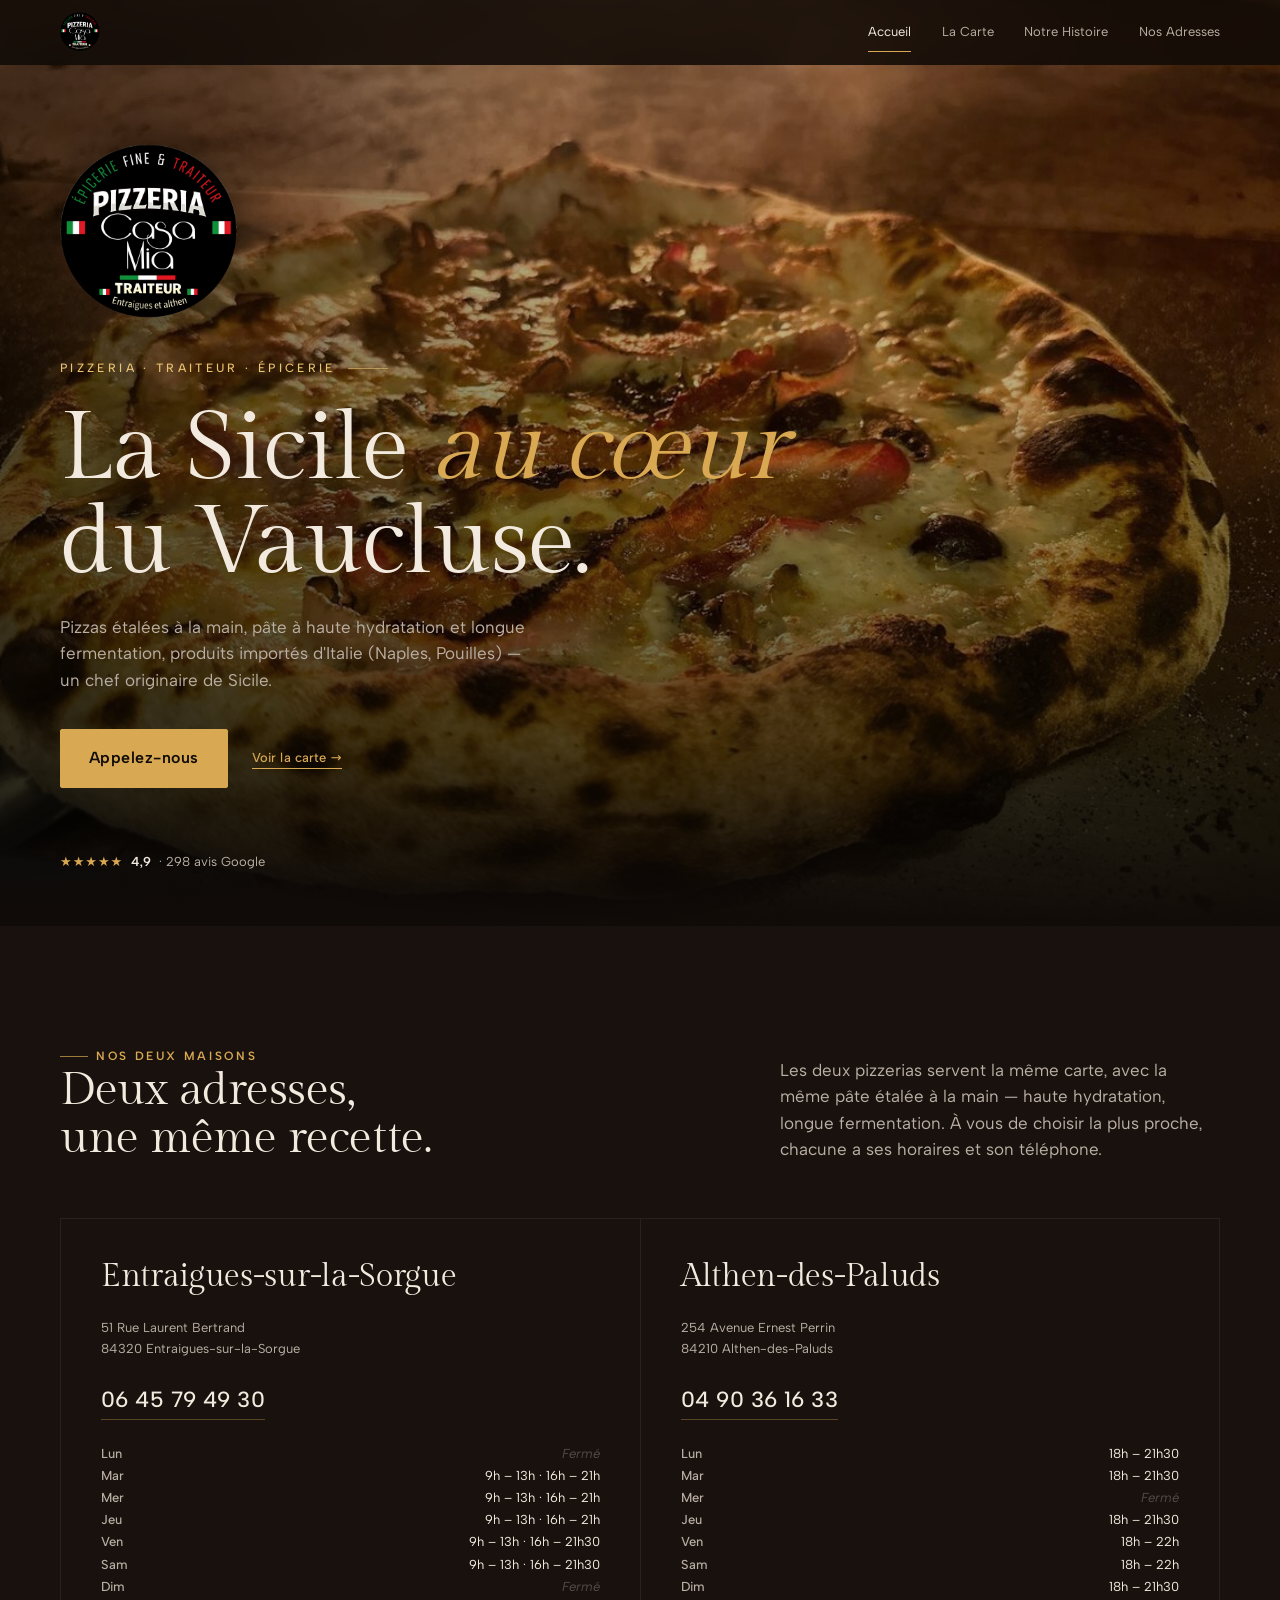
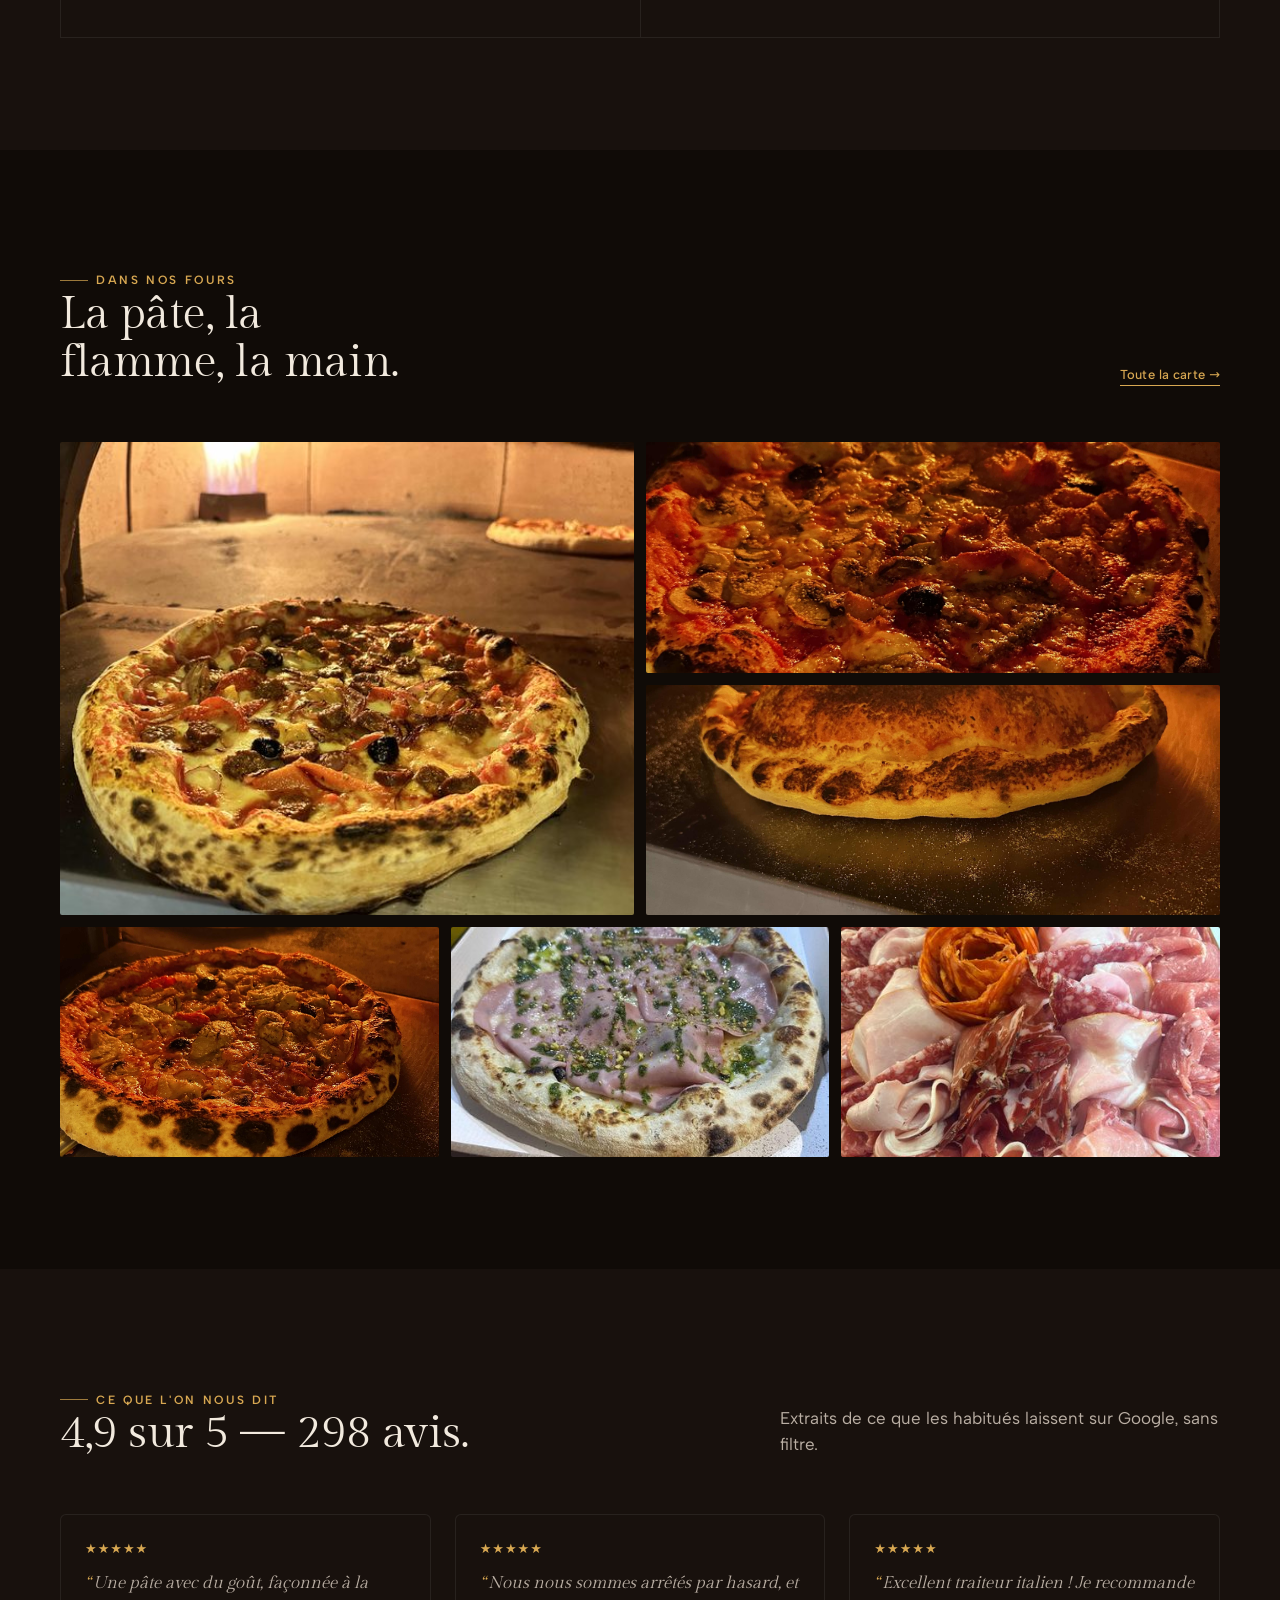
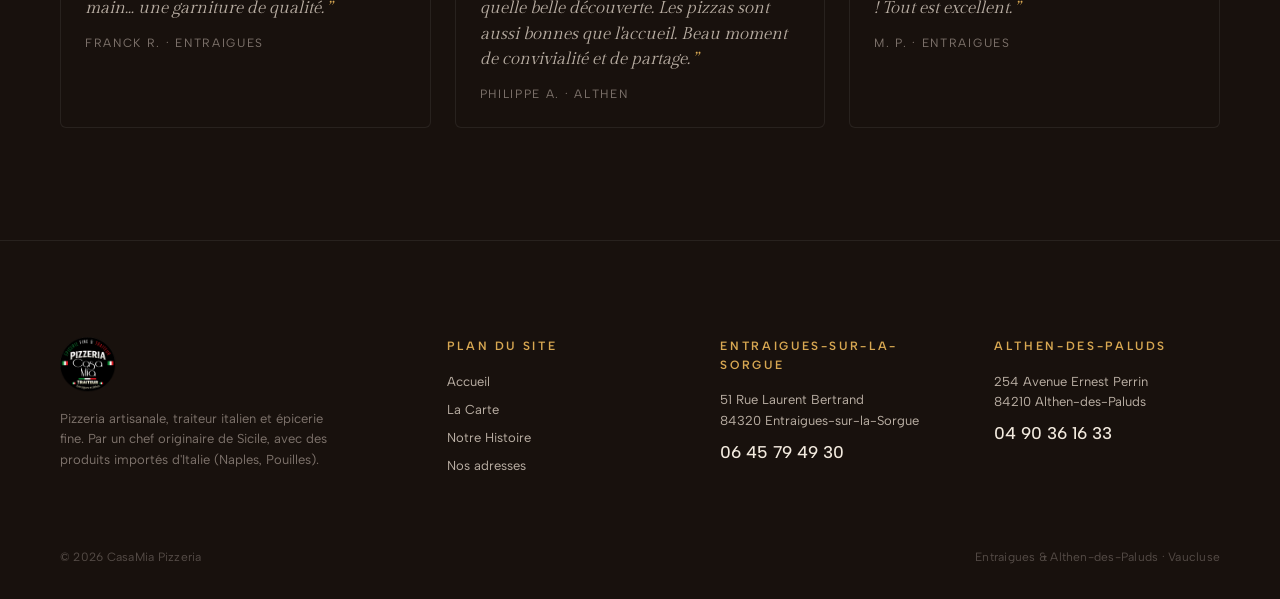
==== commit 6f900076: "fix(content): remove false claims about chef + replace fake reviews with real Google Maps ones" ====
--- a/frontend/index.html
+++ b/frontend/index.html
@@ -4,7 +4,7 @@
   <meta charset="UTF-8">
   <meta name="viewport" content="width=device-width, initial-scale=1.0">
   <title>CasaMia — Pizzeria artisanale sicilienne | Entraigues &amp; Althen-des-Paluds</title>
-  <meta name="description" content="Pizzeria artisanale sicilienne au cœur du Vaucluse. Produits importés d'Italie (Naples, Pouilles) par un vrai chef sicilien. Deux adresses : Entraigues-sur-la-Sorgue et Althen-des-Paluds. Noté 4.9/5.">
+  <meta name="description" content="Pizzeria artisanale sicilienne au cœur du Vaucluse. Produits importés d'Italie (Naples, Pouilles) par un chef originaire de Sicile. Deux adresses : Entraigues-sur-la-Sorgue et Althen-des-Paluds. Noté 4.9/5.">
   <meta property="og:title" content="CasaMia — Pizzeria artisanale sicilienne">
   <meta property="og:description" content="Pizzeria artisanale, traiteur italien, épicerie fine. Deux adresses dans le Vaucluse.">
   <meta property="og:image" content="images/hero-pizza-polpettes-four.jpg">
@@ -63,7 +63,7 @@
       <img src="images/logo-casamia.png" alt="CasaMia" class="hero__logo">
       <span class="hero__kicker">Pizzeria · Traiteur · Épicerie</span>
       <h1 class="hero__title">La Sicile <em>au cœur</em> du Vaucluse.</h1>
-      <p class="hero__lede">Pizzas étalées à la main, pâte à haute hydratation et longue fermentation, produits importés d'Italie (Naples, Pouilles) — un vrai chef sicilien qui travaille comme on le faisait chez sa grand-mère, sans raccourci, sans compromis.</p>
+      <p class="hero__lede">Pizzas étalées à la main, pâte à haute hydratation et longue fermentation, produits importés d'Italie (Naples, Pouilles) — un chef originaire de Sicile.</p>
       <div class="hero__actions">
         <button class="btn btn--primary btn--lg" id="phoneBtn" aria-haspopup="dialog">Appelez-nous</button>
         <a class="btn btn--link" href="/menu">Voir la carte &rarr;</a>
@@ -186,18 +186,18 @@
       <div class="reviews">
         <article class="review">
           <div class="review__stars" aria-label="5 sur 5">★★★★★</div>
-          <p class="review__text">La meilleure pizza sicilienne du Vaucluse. Pâte parfaite, produits impeccables. On ne va plus nulle part ailleurs.</p>
-          <p class="review__author">Marion B. · Entraigues</p>
+          <p class="review__text">Une pâte avec du goût, façonnée à la main… une garniture de qualité.</p>
+          <p class="review__author">Franck R. · Entraigues</p>
         </article>
         <article class="review">
           <div class="review__stars" aria-label="5 sur 5">★★★★★</div>
-          <p class="review__text">On sent que le chef est italien. Les saveurs sont vraies, pas un goût de chaîne, et l'accueil est chaleureux à chaque fois.</p>
-          <p class="review__author">Julien M. · Althen</p>
+          <p class="review__text">Nous nous sommes arrêtés par hasard, et quelle belle découverte. Les pizzas sont aussi bonnes que l'accueil. Beau moment de convivialité et de partage.</p>
+          <p class="review__author">Philippe A. · Althen</p>
         </article>
         <article class="review">
           <div class="review__stars" aria-label="5 sur 5">★★★★★</div>
-          <p class="review__text">La bresaola balsamique, j'en rêve encore. Le traiteur pour mon anniversaire a mis tout le monde d'accord.</p>
-          <p class="review__author">Sophie R. · Avignon</p>
+          <p class="review__text">Excellent traiteur italien ! Je recommande ! Tout est excellent.</p>
+          <p class="review__author">M. P. · Entraigues</p>
         </article>
       </div>
     </div>
@@ -209,7 +209,7 @@
       <div class="footer__grid">
         <div class="footer__brand">
           <img src="images/logo-casamia.png" alt="CasaMia">
-          <p>Pizzeria artisanale, traiteur italien et épicerie fine. Par un vrai chef sicilien, avec des produits importés d'Italie (Naples, Pouilles).</p>
+          <p>Pizzeria artisanale, traiteur italien et épicerie fine. Par un chef originaire de Sicile, avec des produits importés d'Italie (Naples, Pouilles).</p>
         </div>
         <div>
           <div class="footer__title">Plan du site</div>
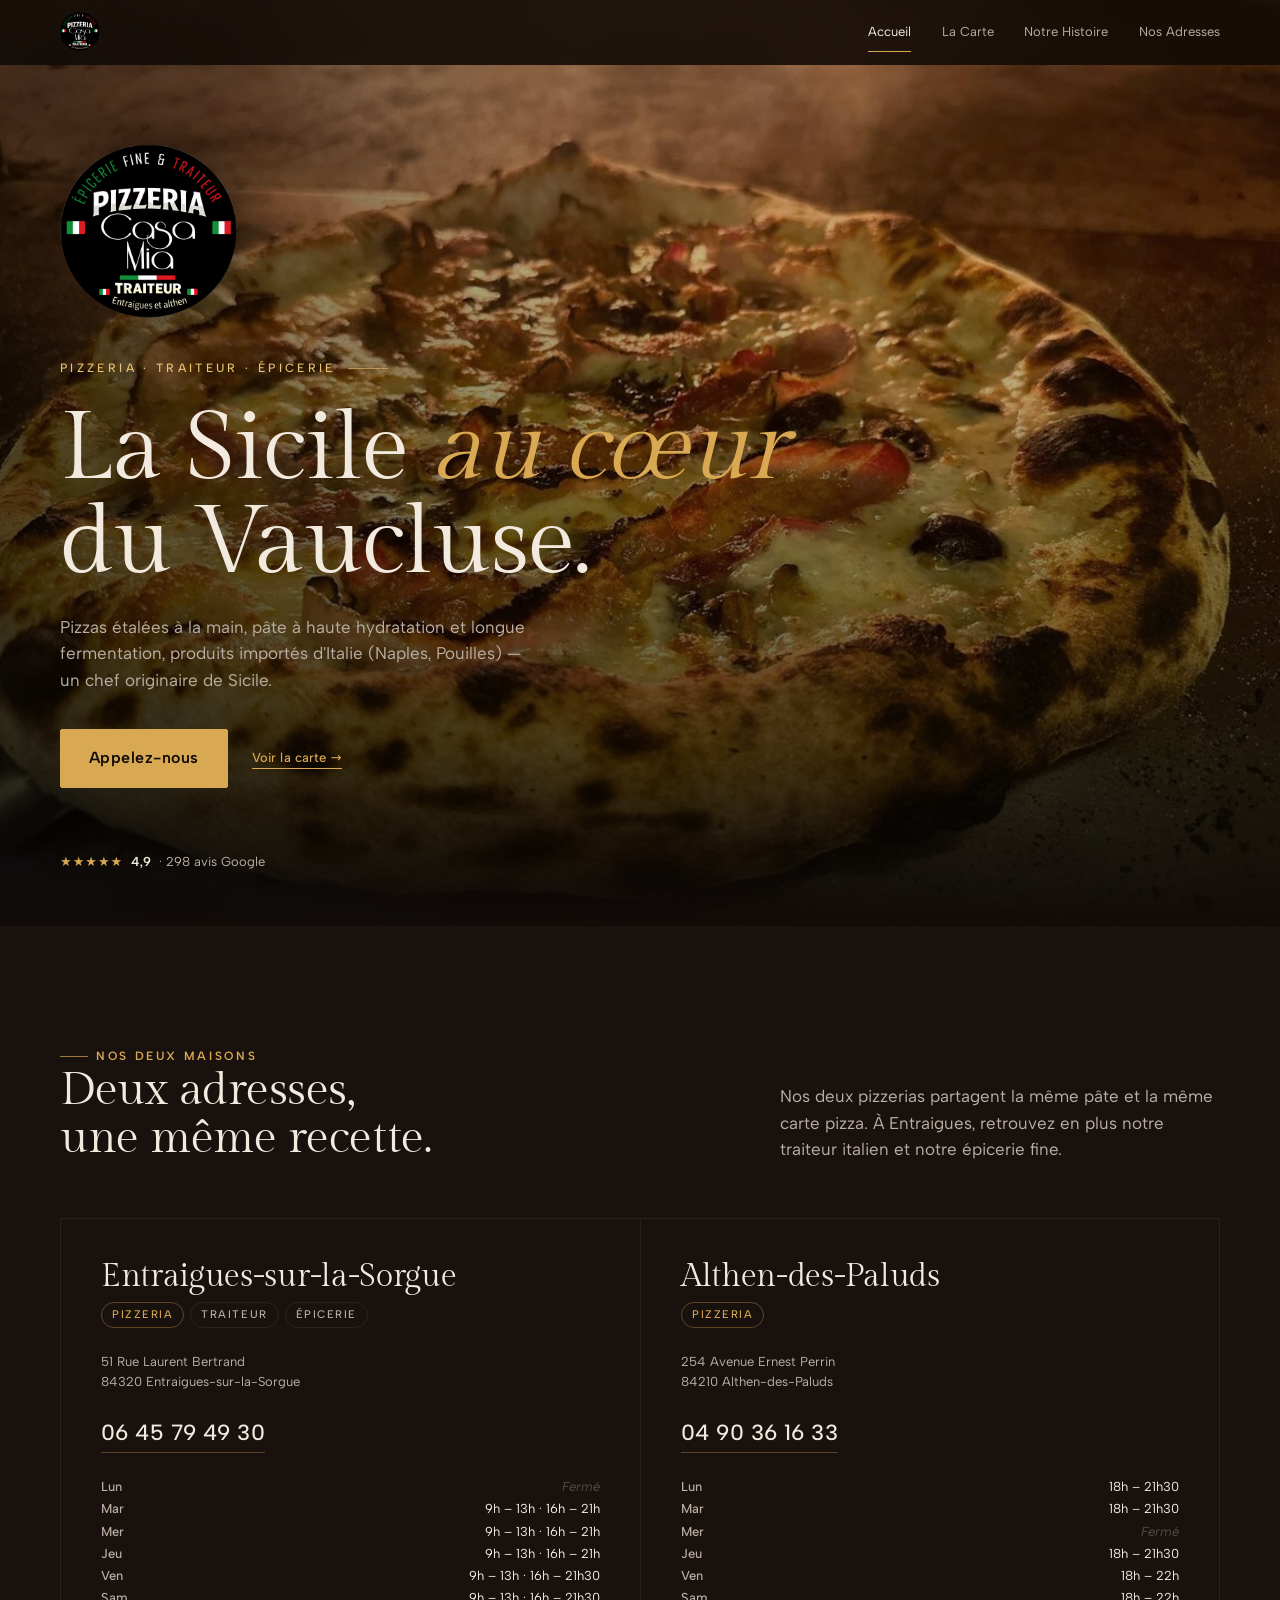
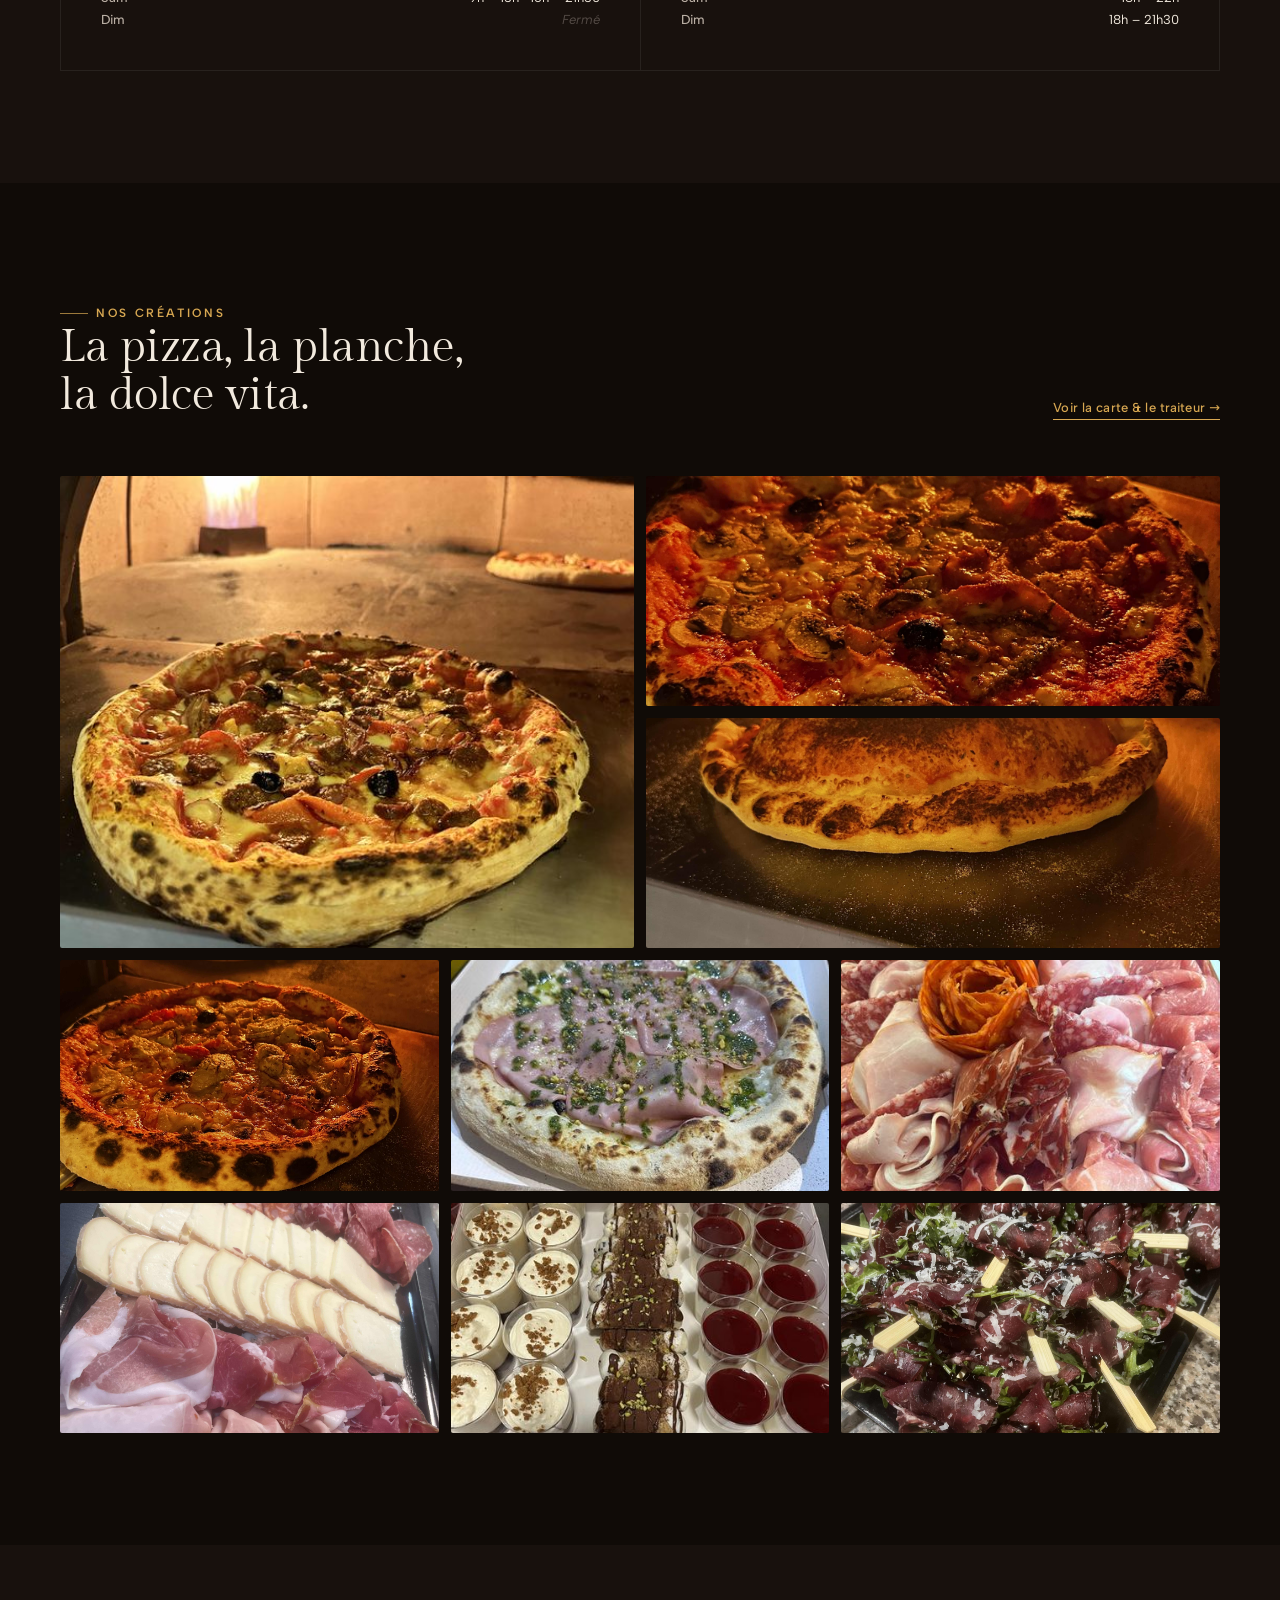
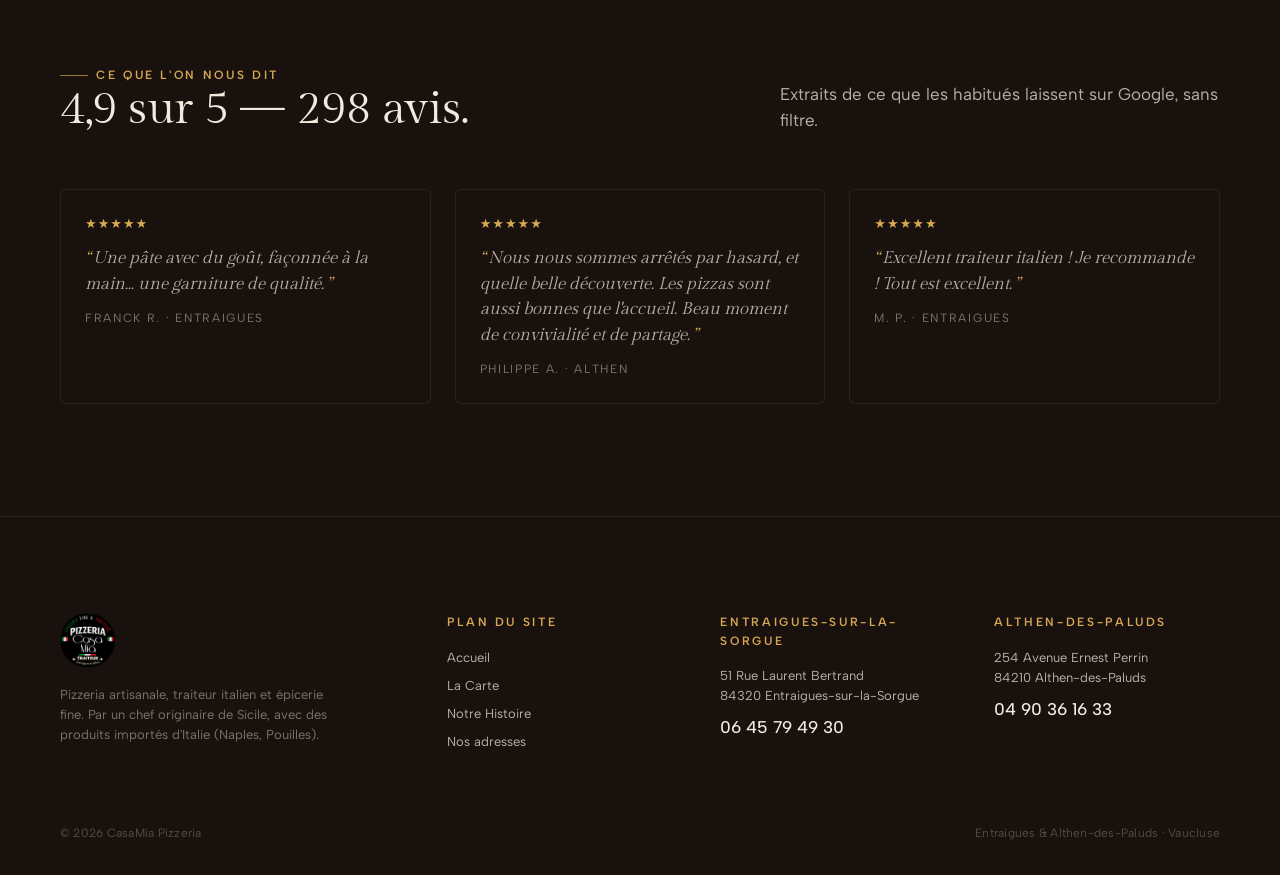
==== commit 57fef8d2: "feat(home): highlight traiteur/épicerie, add service badges per location" ====
--- a/frontend/index.html
+++ b/frontend/index.html
@@ -105,11 +105,16 @@
           <span class="eyebrow">Nos deux maisons</span>
           <h2 class="section__title">Deux adresses, une même recette.</h2>
         </div>
-        <p class="section__lede">Les deux pizzerias servent la même carte, avec la même pâte étalée à la main — haute hydratation, longue fermentation. À vous de choisir la plus proche, chacune a ses horaires et son téléphone.</p>
+        <p class="section__lede">Nos deux pizzerias partagent la même pâte et la même carte pizza. À Entraigues, retrouvez en plus notre traiteur italien et notre épicerie fine.</p>
       </header>
       <div class="addresses" id="locationsGrid">
         <div class="addr">
           <h3 class="addr__name">Entraigues-sur-la-Sorgue</h3>
+          <div class="addr__services">
+            <span class="service-badge">Pizzeria</span>
+            <span class="service-badge">Traiteur</span>
+            <span class="service-badge">Épicerie</span>
+          </div>
           <p class="addr__street">51 Rue Laurent Bertrand<br>84320 Entraigues-sur-la-Sorgue</p>
           <a href="tel:0645794930" class="addr__phone">06 45 79 49 30</a>
           <div class="hours">
@@ -124,6 +129,9 @@
         </div>
         <div class="addr">
           <h3 class="addr__name">Althen-des-Paluds</h3>
+          <div class="addr__services">
+            <span class="service-badge">Pizzeria</span>
+          </div>
           <p class="addr__street">254 Avenue Ernest Perrin<br>84210 Althen-des-Paluds</p>
           <a href="tel:0490361633" class="addr__phone">04 90 36 16 33</a>
           <div class="hours">
@@ -145,10 +153,10 @@
     <div class="container">
       <header class="section__head">
         <div>
-          <span class="eyebrow">Dans nos fours</span>
-          <h2 class="section__title">La pâte, la flamme, la main.</h2>
-        </div>
-        <a class="btn btn--link" href="/menu">Toute la carte &rarr;</a>
+          <span class="eyebrow">Nos créations</span>
+          <h2 class="section__title">La pizza, la planche, la dolce vita.</h2>
+        </div>
+        <a class="btn btn--link" href="/menu">Voir la carte &amp; le traiteur &rarr;</a>
       </header>
       <div class="gallery">
         <a class="gallery__item gallery__item--half gallery__item--tall" href="/menu">
@@ -167,7 +175,16 @@
           <img src="images/pizza-tartufo.jpg" alt="Pizza Tartufo truffe noire" loading="lazy">
         </div>
         <div class="gallery__item gallery__item--third">
-          <img src="images/planche-charcuterie-premium.jpg" alt="Planche charcuterie traiteur" loading="lazy">
+          <img src="images/planche-charcuterie-premium.jpg" alt="Planche charcuterie premium — traiteur italien" loading="lazy">
+        </div>
+        <div class="gallery__item gallery__item--third">
+          <img src="images/planche-charcuterie-fromages.jpg" alt="Planche charcuterie et fromages italiens" loading="lazy">
+        </div>
+        <div class="gallery__item gallery__item--third">
+          <img src="images/dolci-assortiment.jpg" alt="Assortiment de dolci italiens" loading="lazy">
+        </div>
+        <div class="gallery__item gallery__item--third">
+          <img src="images/brochettes-bresaola-balsamique.jpg" alt="Brochettes de bresaola au vinaigre balsamique" loading="lazy">
         </div>
       </div>
     </div>
--- a/frontend/css/style.css
+++ b/frontend/css/style.css
@@ -601,6 +601,29 @@
   font-family: var(--f-display);
   font-size: var(--text-xl);
   line-height: 1.1;
+}
+.addr__services {
+  display: flex;
+  flex-wrap: wrap;
+  gap: 6px;
+  margin-top: calc(-1 * var(--s-sm));
+}
+.service-badge {
+  font-family: var(--f-body);
+  font-size: 11px;
+  font-weight: 500;
+  letter-spacing: 0.14em;
+  text-transform: uppercase;
+  color: var(--ink-2);
+  padding: 4px 10px;
+  border: 1px solid var(--rule);
+  border-radius: 999px;
+  background: transparent;
+  line-height: 1.4;
+}
+.service-badge:first-child {
+  color: var(--gold);
+  border-color: var(--rule-gold);
 }
 .addr__street {
   color: var(--ink-2);
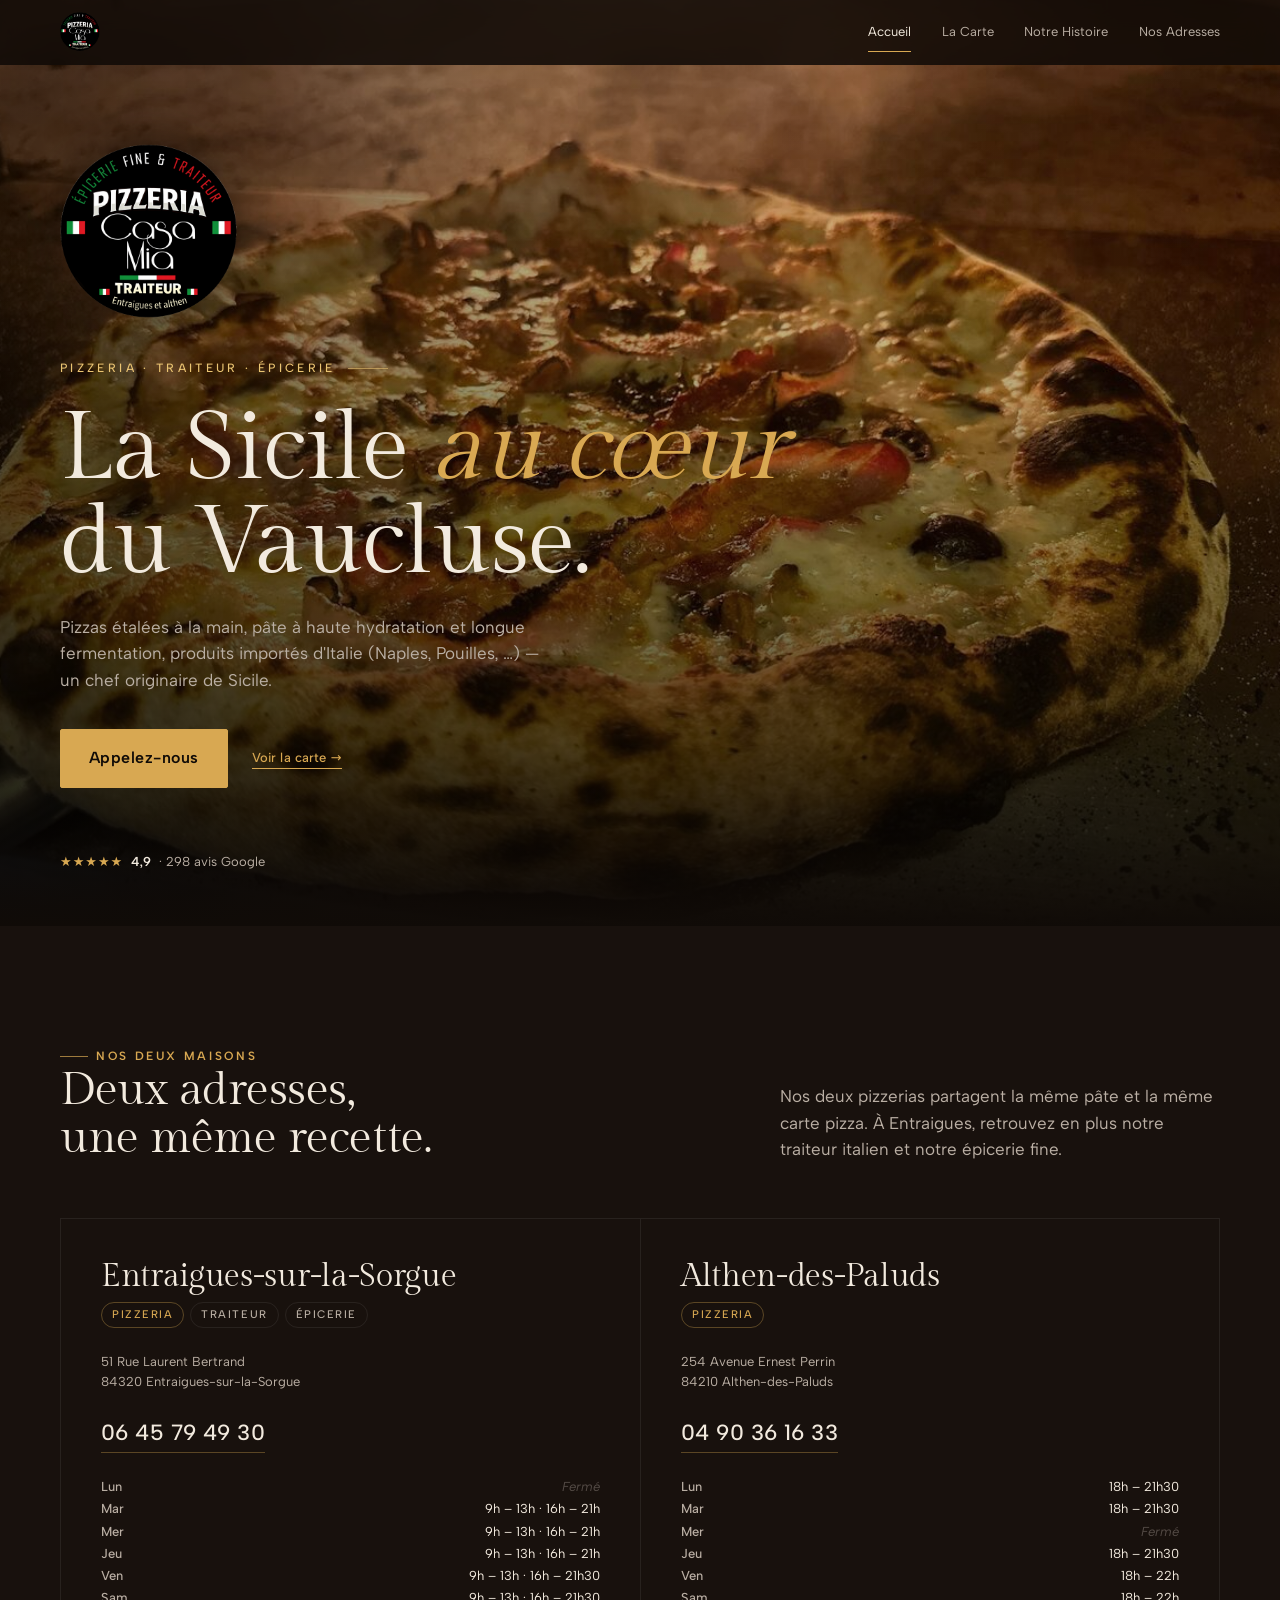
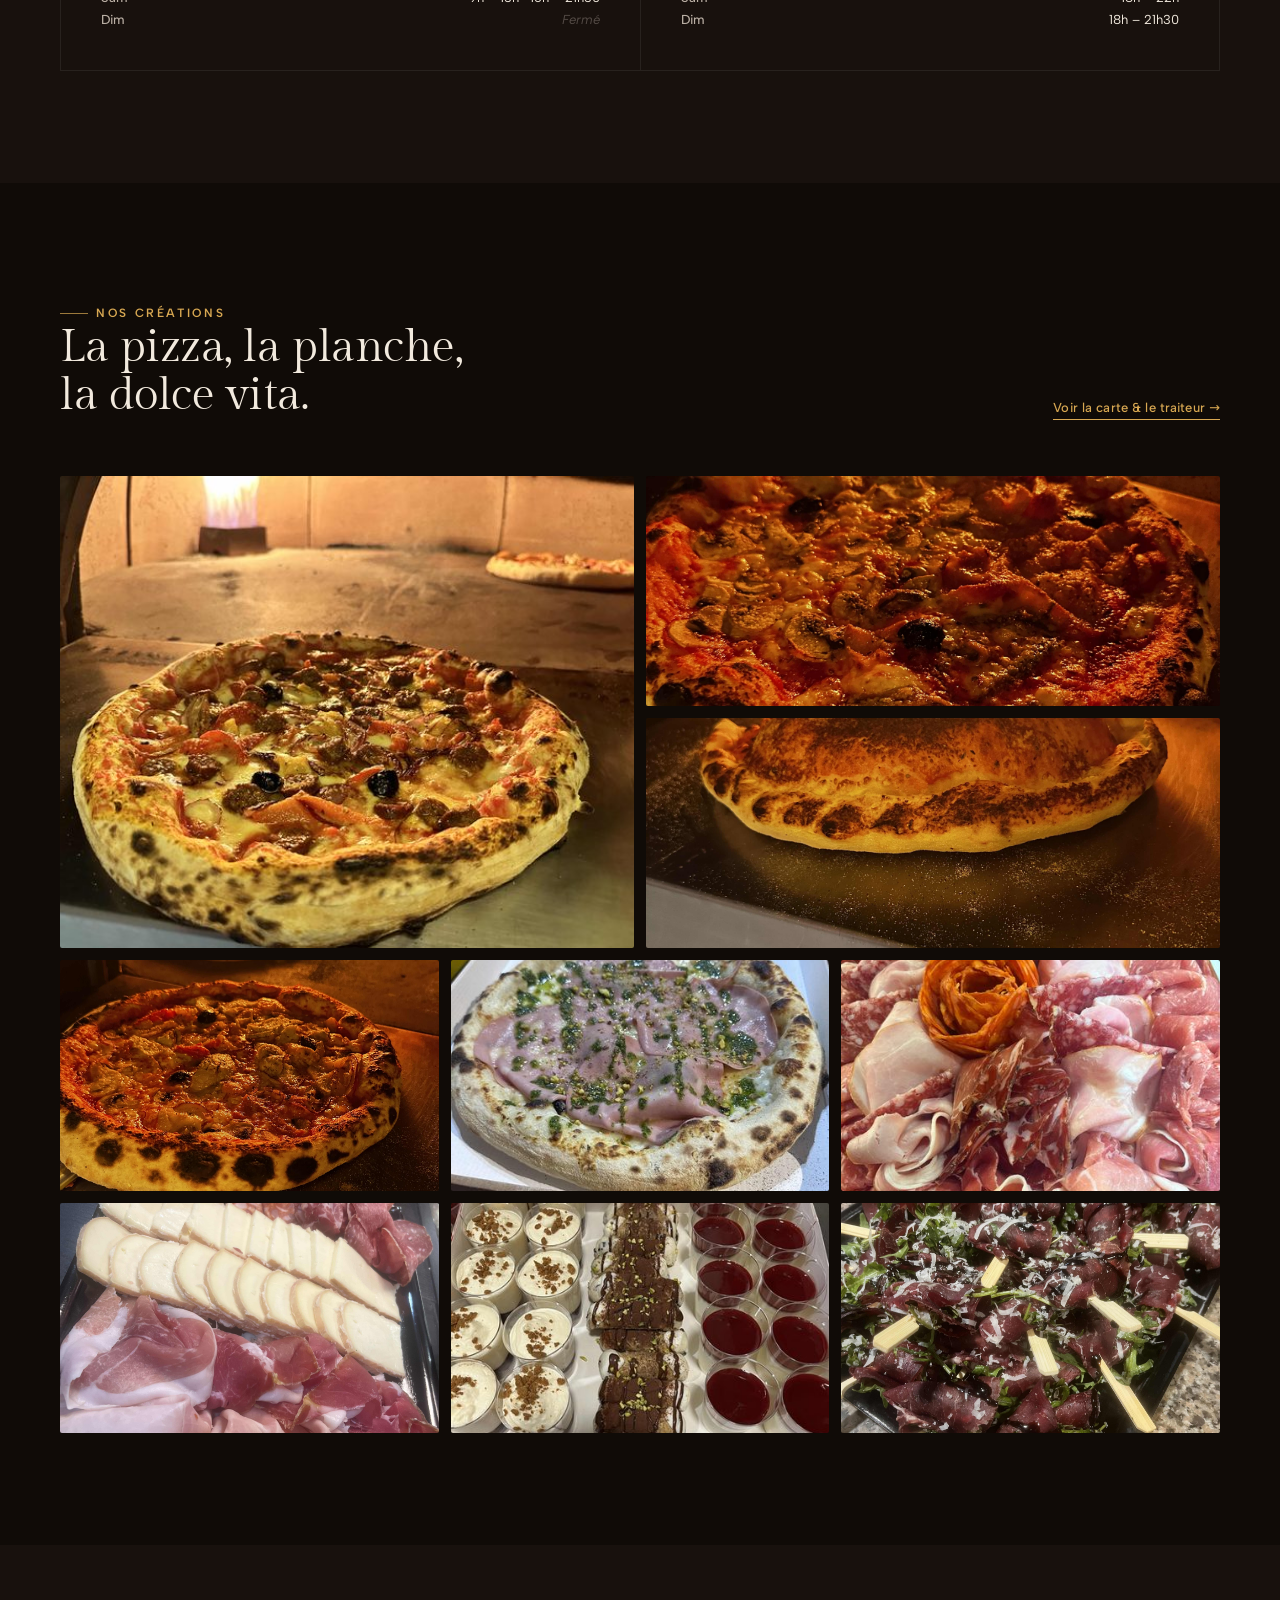
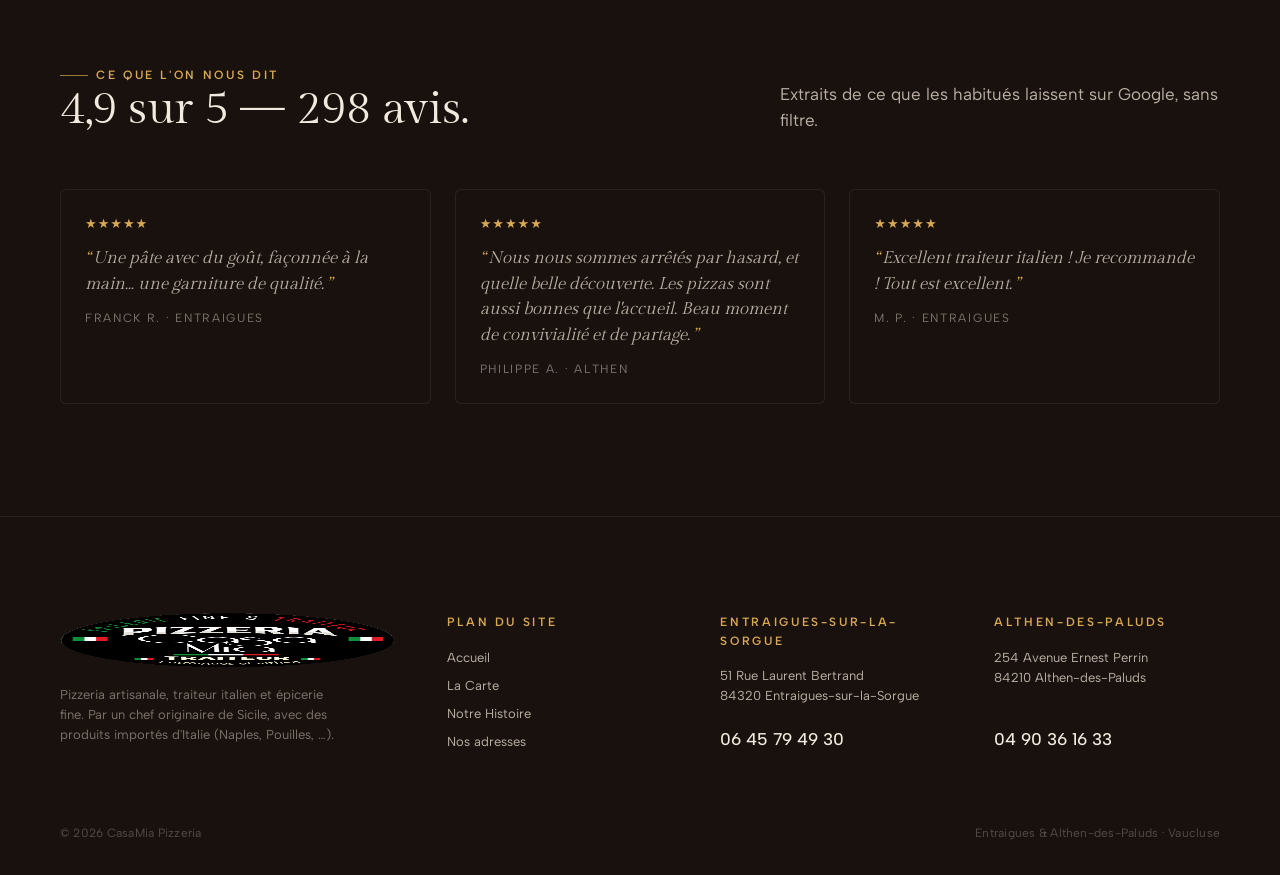
==== commit f8eb151d: "fix(content): add ellipsis after Naples/Pouilles to signal examples" ====
--- a/frontend/index.html
+++ b/frontend/index.html
@@ -4,7 +4,7 @@
   <meta charset="UTF-8">
   <meta name="viewport" content="width=device-width, initial-scale=1.0">
   <title>CasaMia — Pizzeria artisanale sicilienne | Entraigues &amp; Althen-des-Paluds</title>
-  <meta name="description" content="Pizzeria artisanale sicilienne au cœur du Vaucluse. Produits importés d'Italie (Naples, Pouilles) par un chef originaire de Sicile. Deux adresses : Entraigues-sur-la-Sorgue et Althen-des-Paluds. Noté 4.9/5.">
+  <meta name="description" content="Pizzeria artisanale sicilienne au cœur du Vaucluse. Produits importés d'Italie (Naples, Pouilles, …) par un chef originaire de Sicile. Deux adresses : Entraigues-sur-la-Sorgue et Althen-des-Paluds. Noté 4.9/5.">
   <meta property="og:title" content="CasaMia — Pizzeria artisanale sicilienne">
   <meta property="og:description" content="Pizzeria artisanale, traiteur italien, épicerie fine. Deux adresses dans le Vaucluse.">
   <meta property="og:image" content="images/hero-pizza-polpettes-four.jpg">
@@ -20,7 +20,7 @@
     "@type": "Restaurant",
     "name": "CasaMia Pizzeria",
     "image": "images/hero-pizza-polpettes-four.jpg",
-    "description": "Pizzeria artisanale sicilienne à Entraigues-sur-la-Sorgue et Althen-des-Paluds. Produits importés d'Italie (Naples, Pouilles).",
+    "description": "Pizzeria artisanale sicilienne à Entraigues-sur-la-Sorgue et Althen-des-Paluds. Produits importés d'Italie (Naples, Pouilles, …).",
     "servesCuisine": ["Italian", "Pizza", "Sicilian"],
     "priceRange": "$$",
     "address": [
@@ -63,7 +63,7 @@
       <img src="images/logo-casamia.png" alt="CasaMia" class="hero__logo">
       <span class="hero__kicker">Pizzeria · Traiteur · Épicerie</span>
       <h1 class="hero__title">La Sicile <em>au cœur</em> du Vaucluse.</h1>
-      <p class="hero__lede">Pizzas étalées à la main, pâte à haute hydratation et longue fermentation, produits importés d'Italie (Naples, Pouilles) — un chef originaire de Sicile.</p>
+      <p class="hero__lede">Pizzas étalées à la main, pâte à haute hydratation et longue fermentation, produits importés d'Italie (Naples, Pouilles, …) — un chef originaire de Sicile.</p>
       <div class="hero__actions">
         <button class="btn btn--primary btn--lg" id="phoneBtn" aria-haspopup="dialog">Appelez-nous</button>
         <a class="btn btn--link" href="/menu">Voir la carte &rarr;</a>
@@ -226,7 +226,7 @@
       <div class="footer__grid">
         <div class="footer__brand">
           <img src="images/logo-casamia.png" alt="CasaMia">
-          <p>Pizzeria artisanale, traiteur italien et épicerie fine. Par un chef originaire de Sicile, avec des produits importés d'Italie (Naples, Pouilles).</p>
+          <p>Pizzeria artisanale, traiteur italien et épicerie fine. Par un chef originaire de Sicile, avec des produits importés d'Italie (Naples, Pouilles, …).</p>
         </div>
         <div>
           <div class="footer__title">Plan du site</div>
--- a/frontend/css/style.css
+++ b/frontend/css/style.css
@@ -1044,6 +1044,8 @@
   gap: var(--s-xl);
   padding-bottom: var(--s-xl);
 }
+.footer__grid > div { display: flex; flex-direction: column; }
+.footer__grid .footer__phone { margin-top: auto; }
 .footer__brand img { height: 56px; width: auto; margin-bottom: var(--s-sm); }
 .footer__brand p { font-size: var(--text-sm); color: var(--ink-3); max-width: 36ch; }
 .footer__title {
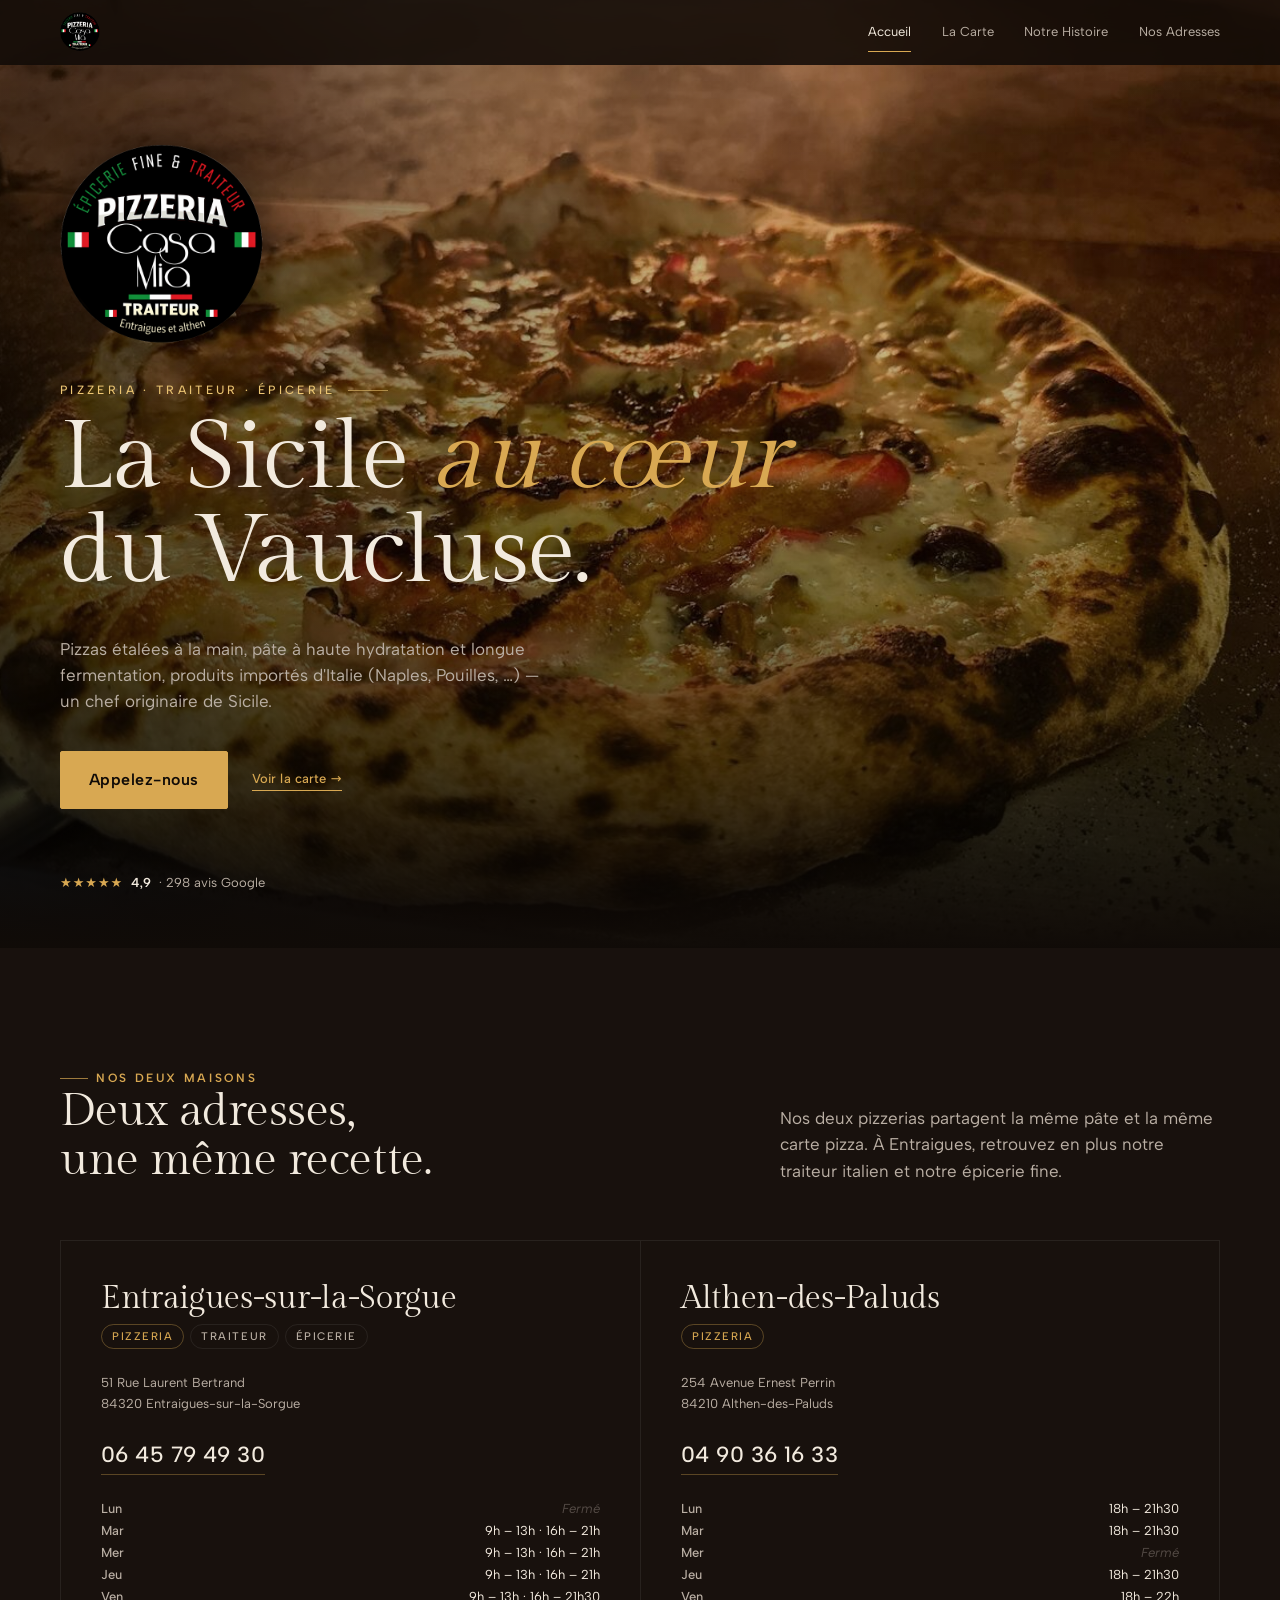
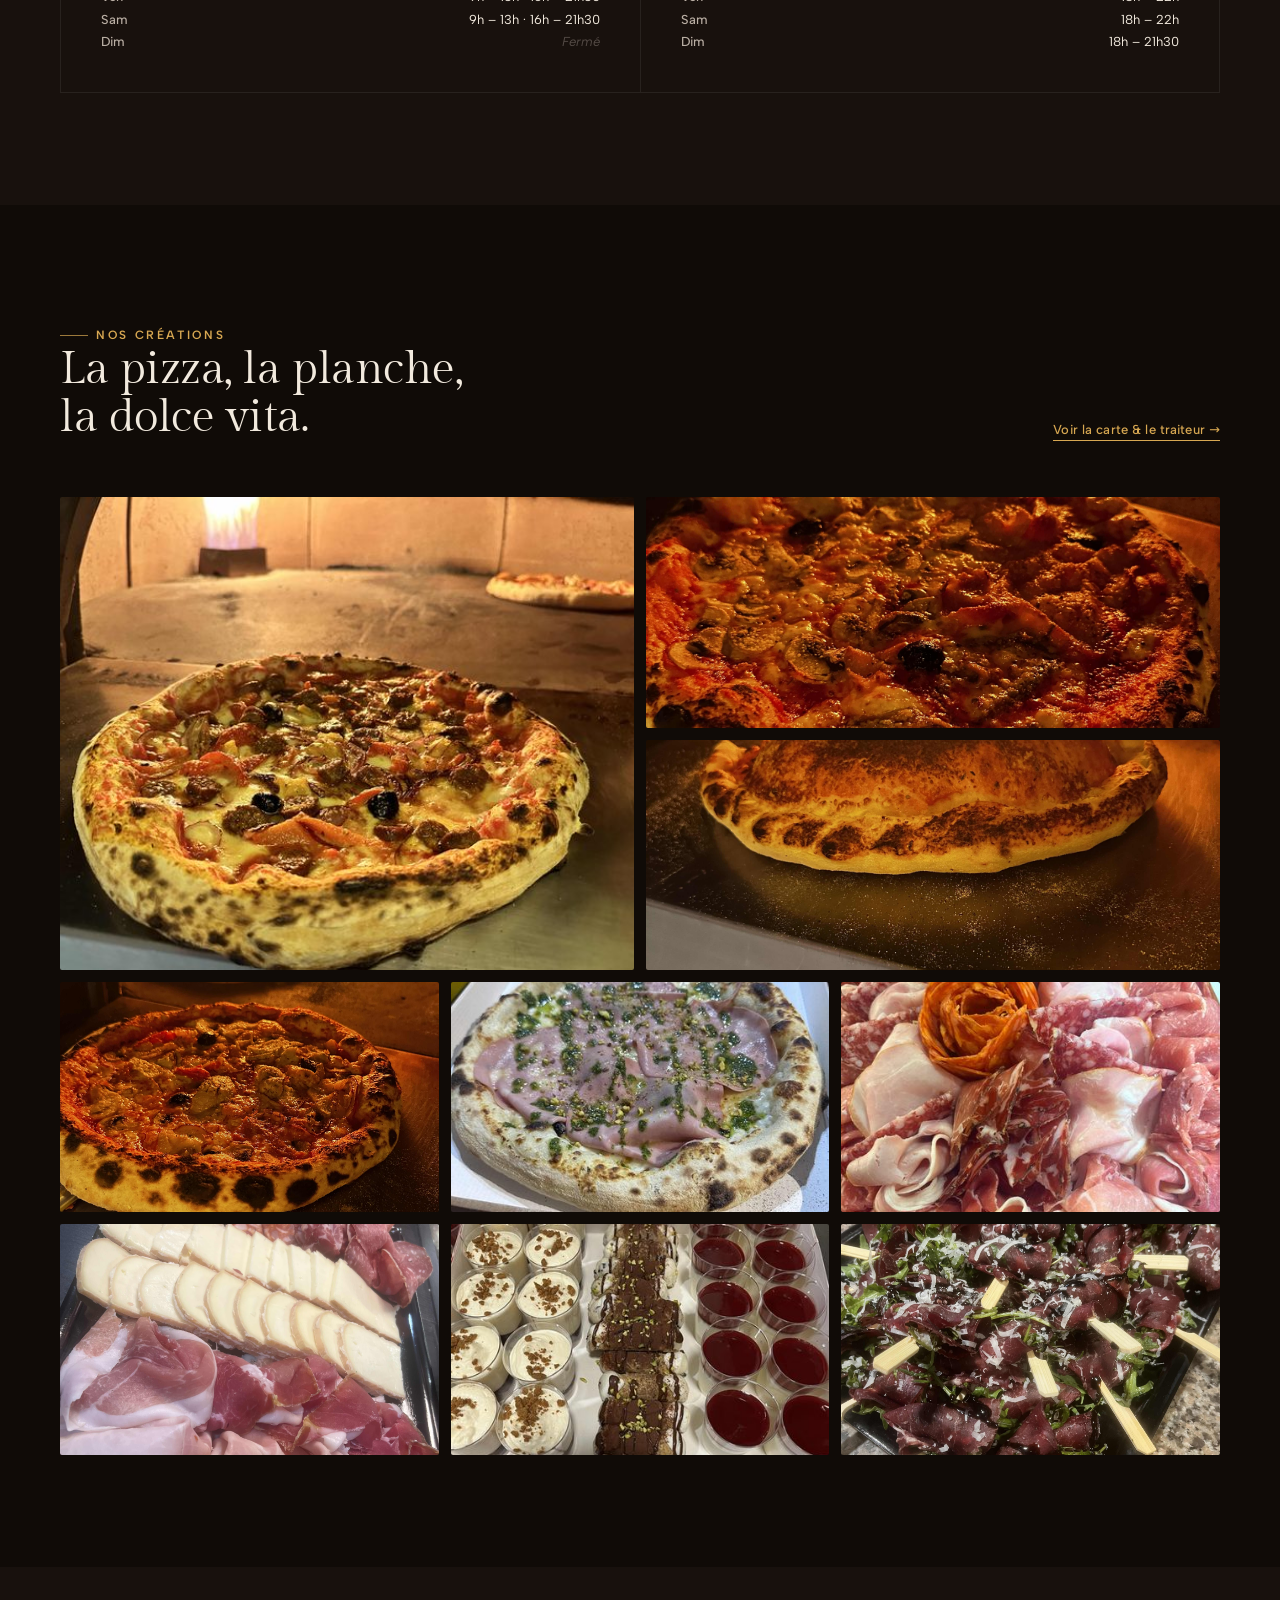
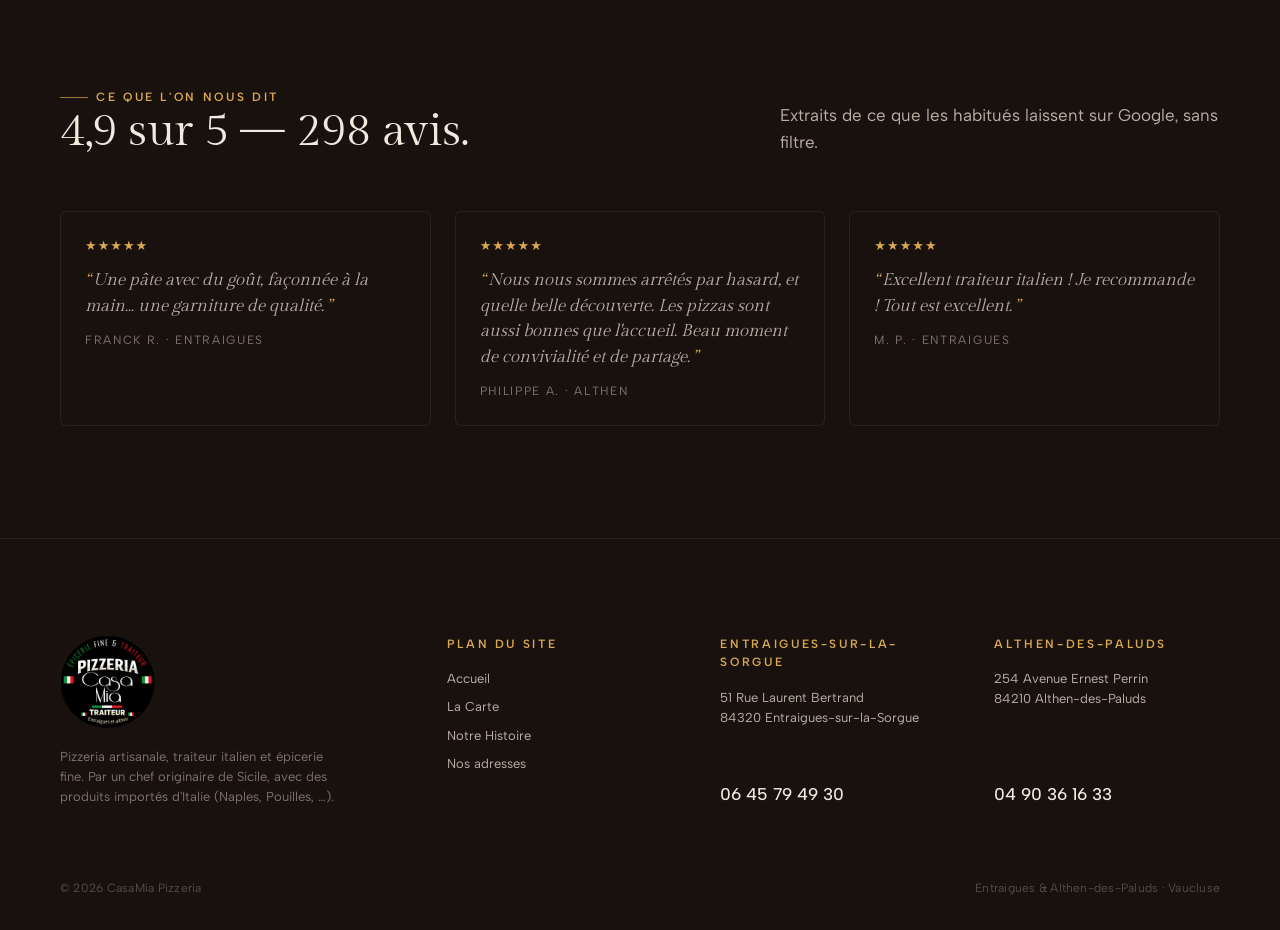
==== commit d0008e7c: "style(hero): put kicker + title to the right of the logo, enlarge logo" ====
--- a/frontend/index.html
+++ b/frontend/index.html
@@ -60,9 +60,13 @@
     <div class="hero__bg" style="background-image: url('images/pizza-four-hero.jpg');"></div>
     <div class="hero__veil"></div>
     <div class="hero__inner entrance">
-      <img src="images/logo-casamia.png" alt="CasaMia" class="hero__logo">
-      <span class="hero__kicker">Pizzeria · Traiteur · Épicerie</span>
-      <h1 class="hero__title">La Sicile <em>au cœur</em> du Vaucluse.</h1>
+      <div class="hero__head">
+        <img src="images/logo-casamia.png" alt="CasaMia" class="hero__logo">
+        <div class="hero__head-text">
+          <span class="hero__kicker">Pizzeria · Traiteur · Épicerie</span>
+          <h1 class="hero__title">La Sicile <em>au cœur</em> du Vaucluse.</h1>
+        </div>
+      </div>
       <p class="hero__lede">Pizzas étalées à la main, pâte à haute hydratation et longue fermentation, produits importés d'Italie (Naples, Pouilles, …) — un chef originaire de Sicile.</p>
       <div class="hero__actions">
         <button class="btn btn--primary btn--lg" id="phoneBtn" aria-haspopup="dialog">Appelez-nous</button>
--- a/frontend/css/style.css
+++ b/frontend/css/style.css
@@ -258,10 +258,15 @@
   padding: clamp(120px, 16vh, 180px) clamp(20px, 4vw, 40px) clamp(36px, 6vh, 72px);
   display: grid; gap: var(--s-md);
 }
+.hero__head {
+  display: flex; align-items: center; flex-wrap: wrap;
+  gap: clamp(16px, 2.5vw, 32px);
+  margin-bottom: var(--s-xs);
+}
+.hero__head-text { display: flex; flex-direction: column; gap: var(--s-xs); }
 .hero__logo {
-  width: clamp(140px, 14vw, 200px);
+  width: clamp(160px, 16vw, 240px);
   height: auto;
-  margin-bottom: var(--s-xs);
   filter: drop-shadow(0 4px 24px oklch(0% 0 0 / .5));
 }
 .hero__kicker {
@@ -1044,9 +1049,9 @@
   gap: var(--s-xl);
   padding-bottom: var(--s-xl);
 }
-.footer__grid > div { display: flex; flex-direction: column; }
+.footer__grid > div { display: flex; flex-direction: column; align-items: flex-start; }
 .footer__grid .footer__phone { margin-top: auto; }
-.footer__brand img { height: 56px; width: auto; margin-bottom: var(--s-sm); }
+.footer__brand img { height: 96px; width: auto; margin-bottom: var(--s-sm); }
 .footer__brand p { font-size: var(--text-sm); color: var(--ink-3); max-width: 36ch; }
 .footer__title {
   font-family: var(--f-body);
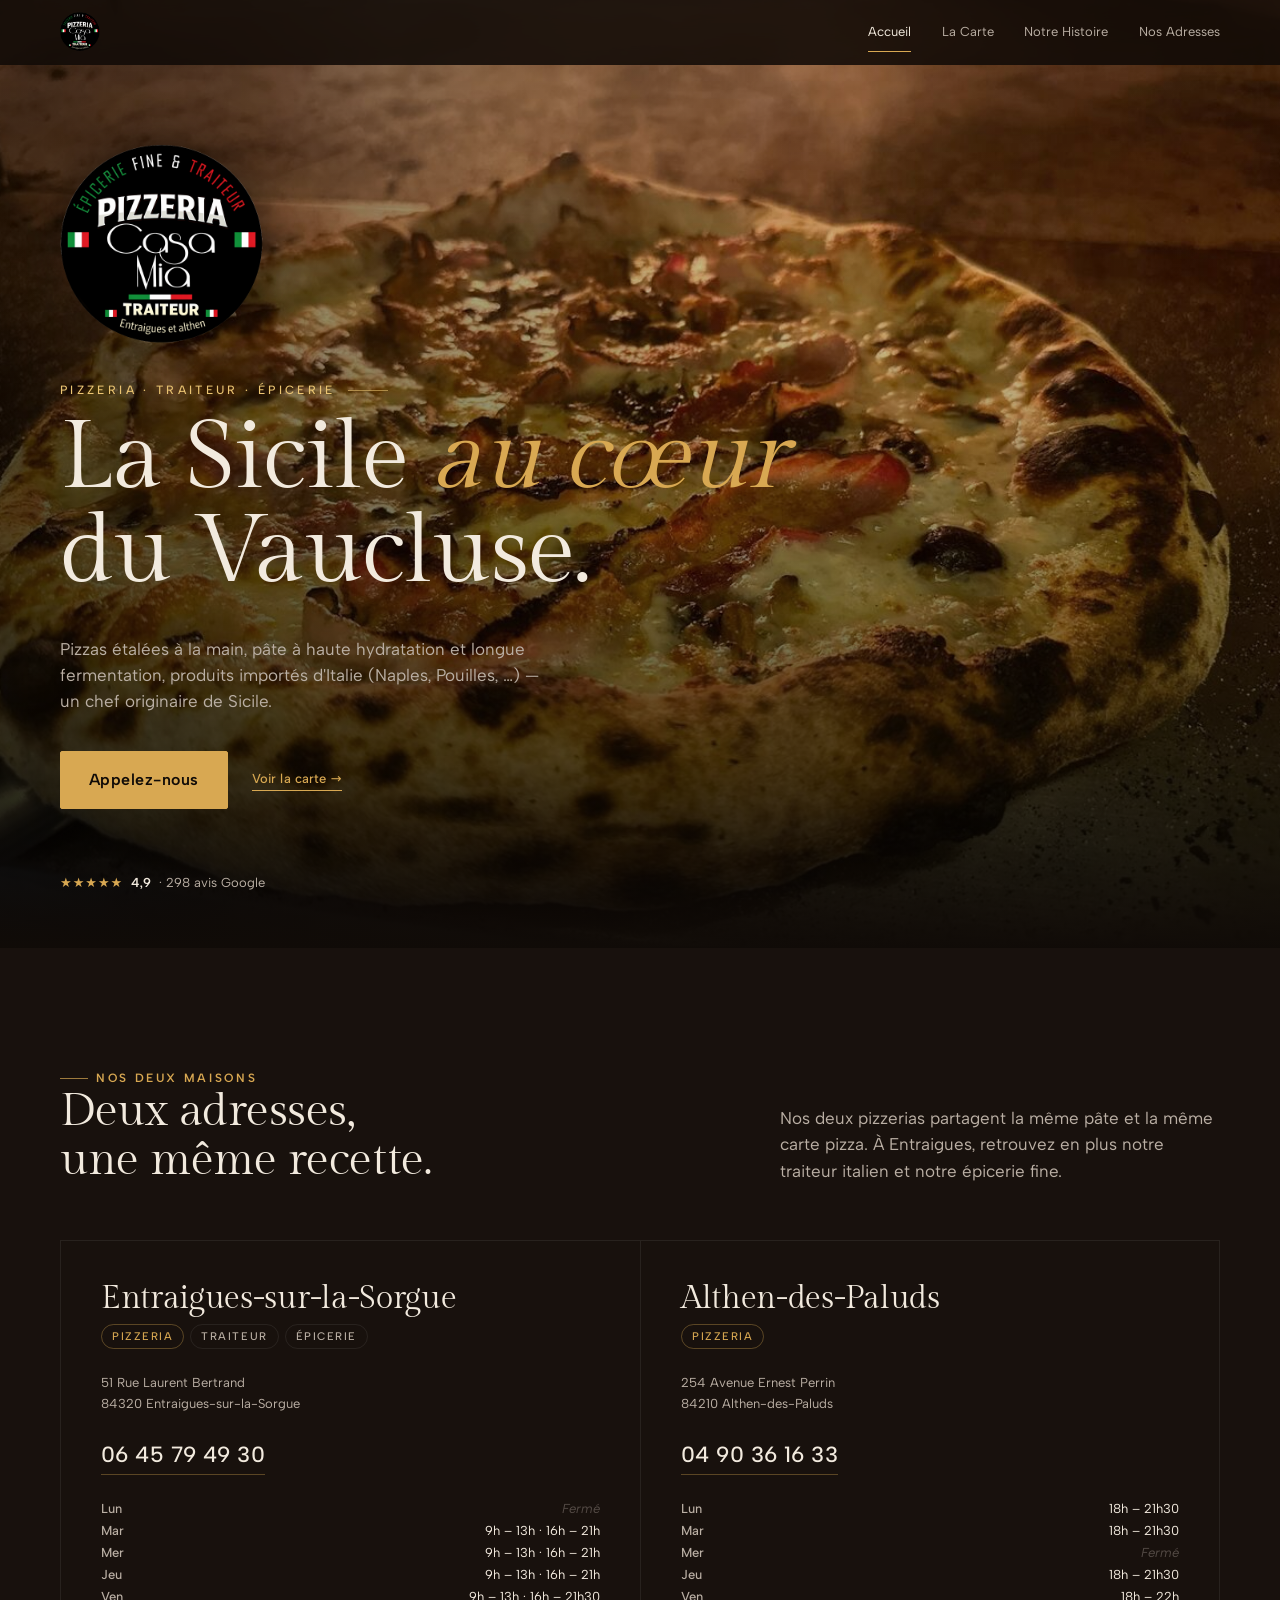
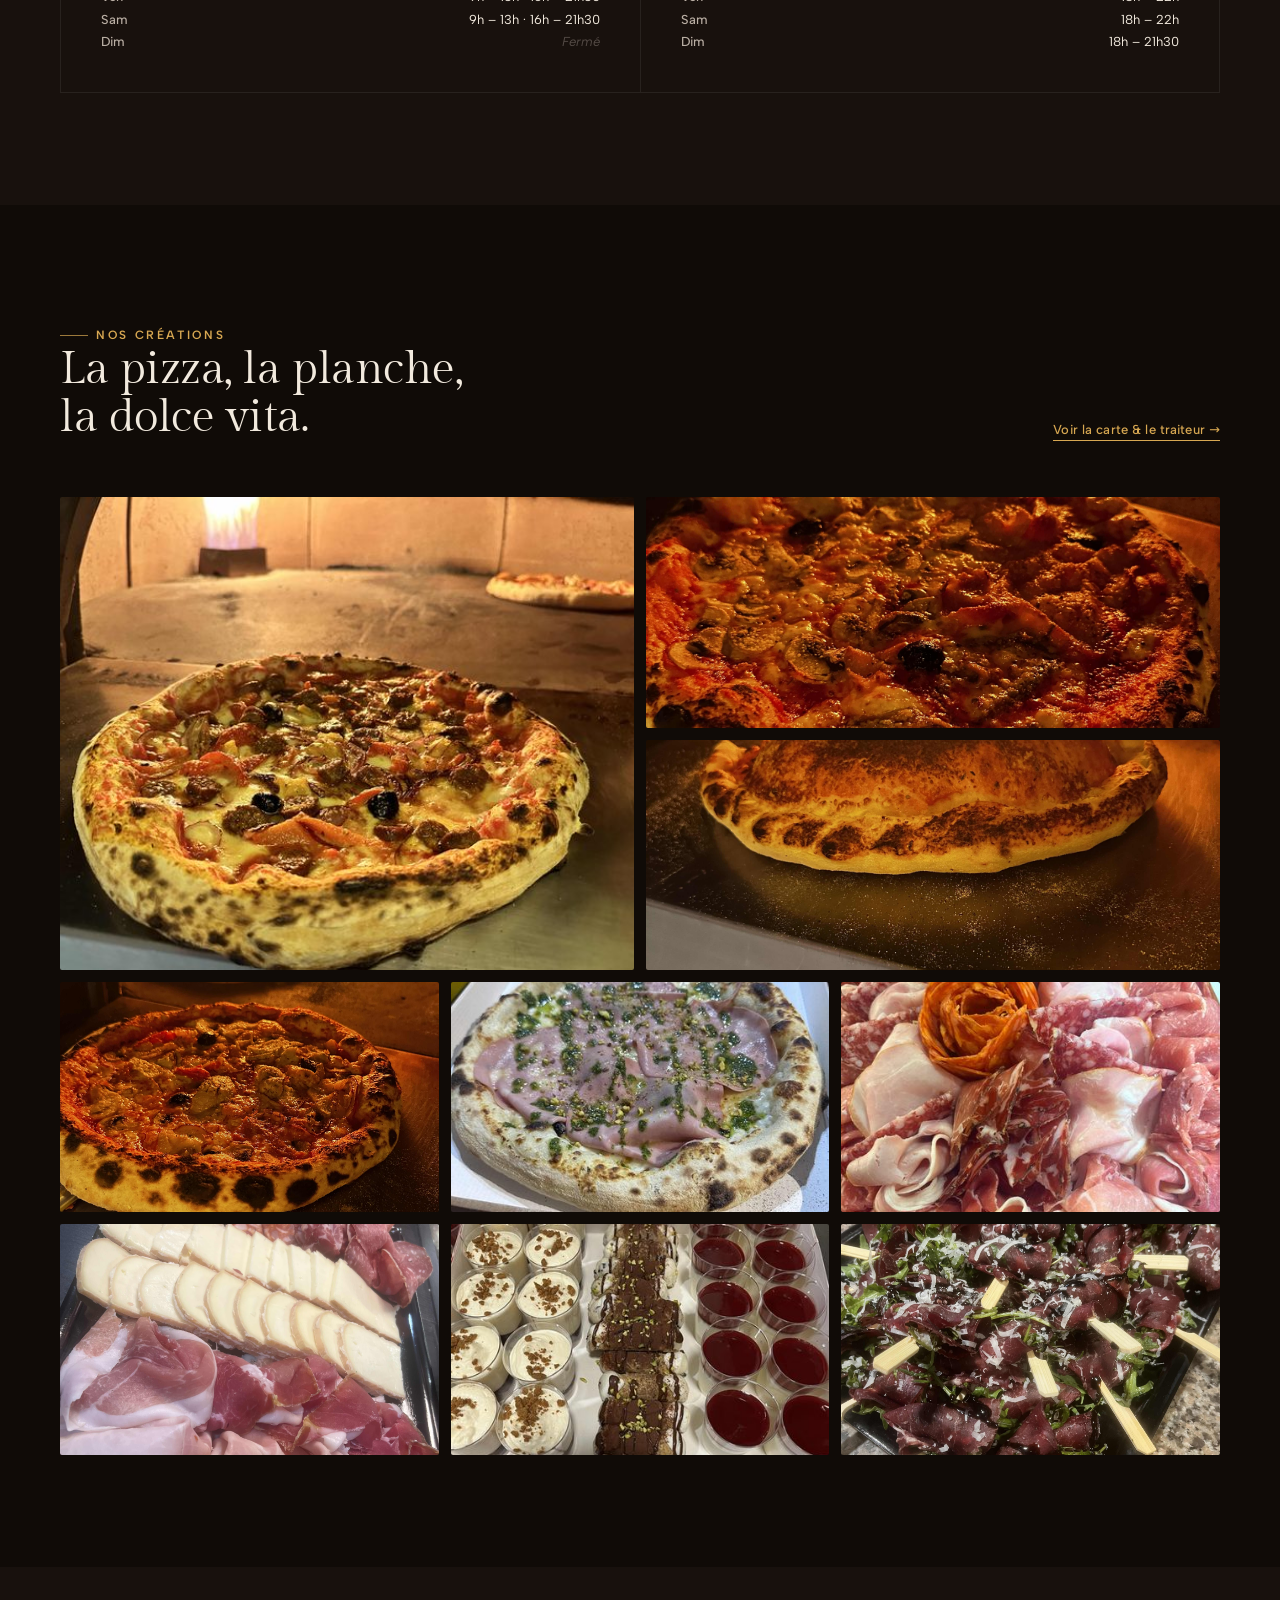
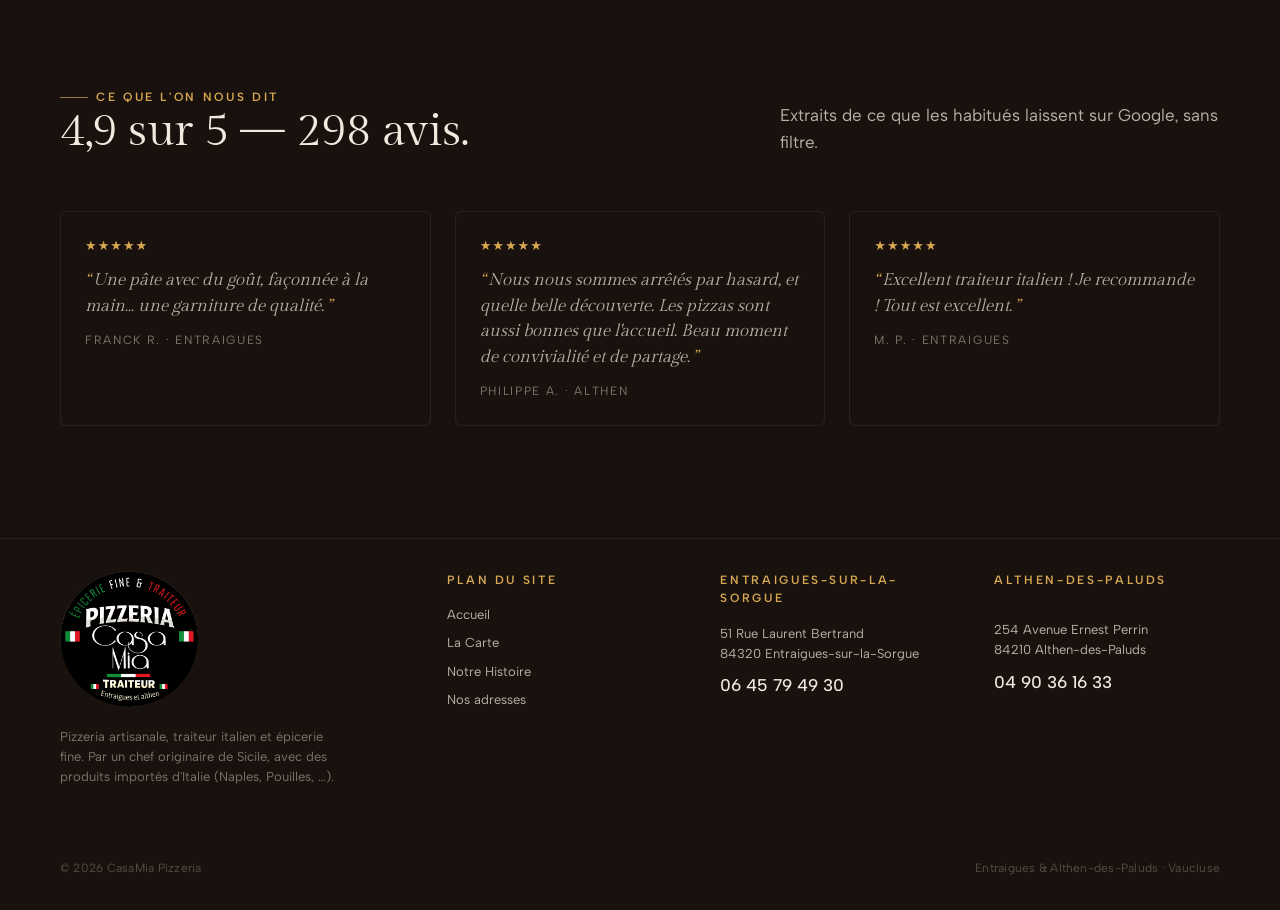
==== commit dca84b1b: "chore(cache): bump stylesheet query to v6 to bust browser cache" ====
--- a/frontend/index.html
+++ b/frontend/index.html
@@ -13,7 +13,7 @@
   <link rel="icon" type="image/png" href="images/logo-casamia.png">
   <link rel="preconnect" href="https://fonts.googleapis.com">
   <link rel="preconnect" href="https://fonts.gstatic.com" crossorigin>
-  <link rel="stylesheet" href="css/style.css?v=4">
+  <link rel="stylesheet" href="css/style.css?v=6">
   <script type="application/ld+json">
   {
     "@context": "https://schema.org",
--- a/frontend/css/style.css
+++ b/frontend/css/style.css
@@ -1041,17 +1041,18 @@
 .footer {
   background: var(--surface-1);
   border-top: 1px solid var(--rule);
-  padding-block: var(--s-3xl) var(--s-lg);
+  padding-block: var(--s-lg) var(--s-lg);
 }
 .footer__grid {
   display: grid;
   grid-template-columns: 1.5fr repeat(3, 1fr);
   gap: var(--s-xl);
   padding-bottom: var(--s-xl);
+  align-items: start;
 }
 .footer__grid > div { display: flex; flex-direction: column; align-items: flex-start; }
-.footer__grid .footer__phone { margin-top: auto; }
-.footer__brand img { height: 96px; width: auto; margin-bottom: var(--s-sm); }
+.footer__grid > div:has(.footer__phone) .footer__title { min-height: 2.8em; }
+.footer__brand img { height: 140px; width: auto; margin-bottom: var(--s-sm); }
 .footer__brand p { font-size: var(--text-sm); color: var(--ink-3); max-width: 36ch; }
 .footer__title {
   font-family: var(--f-body);
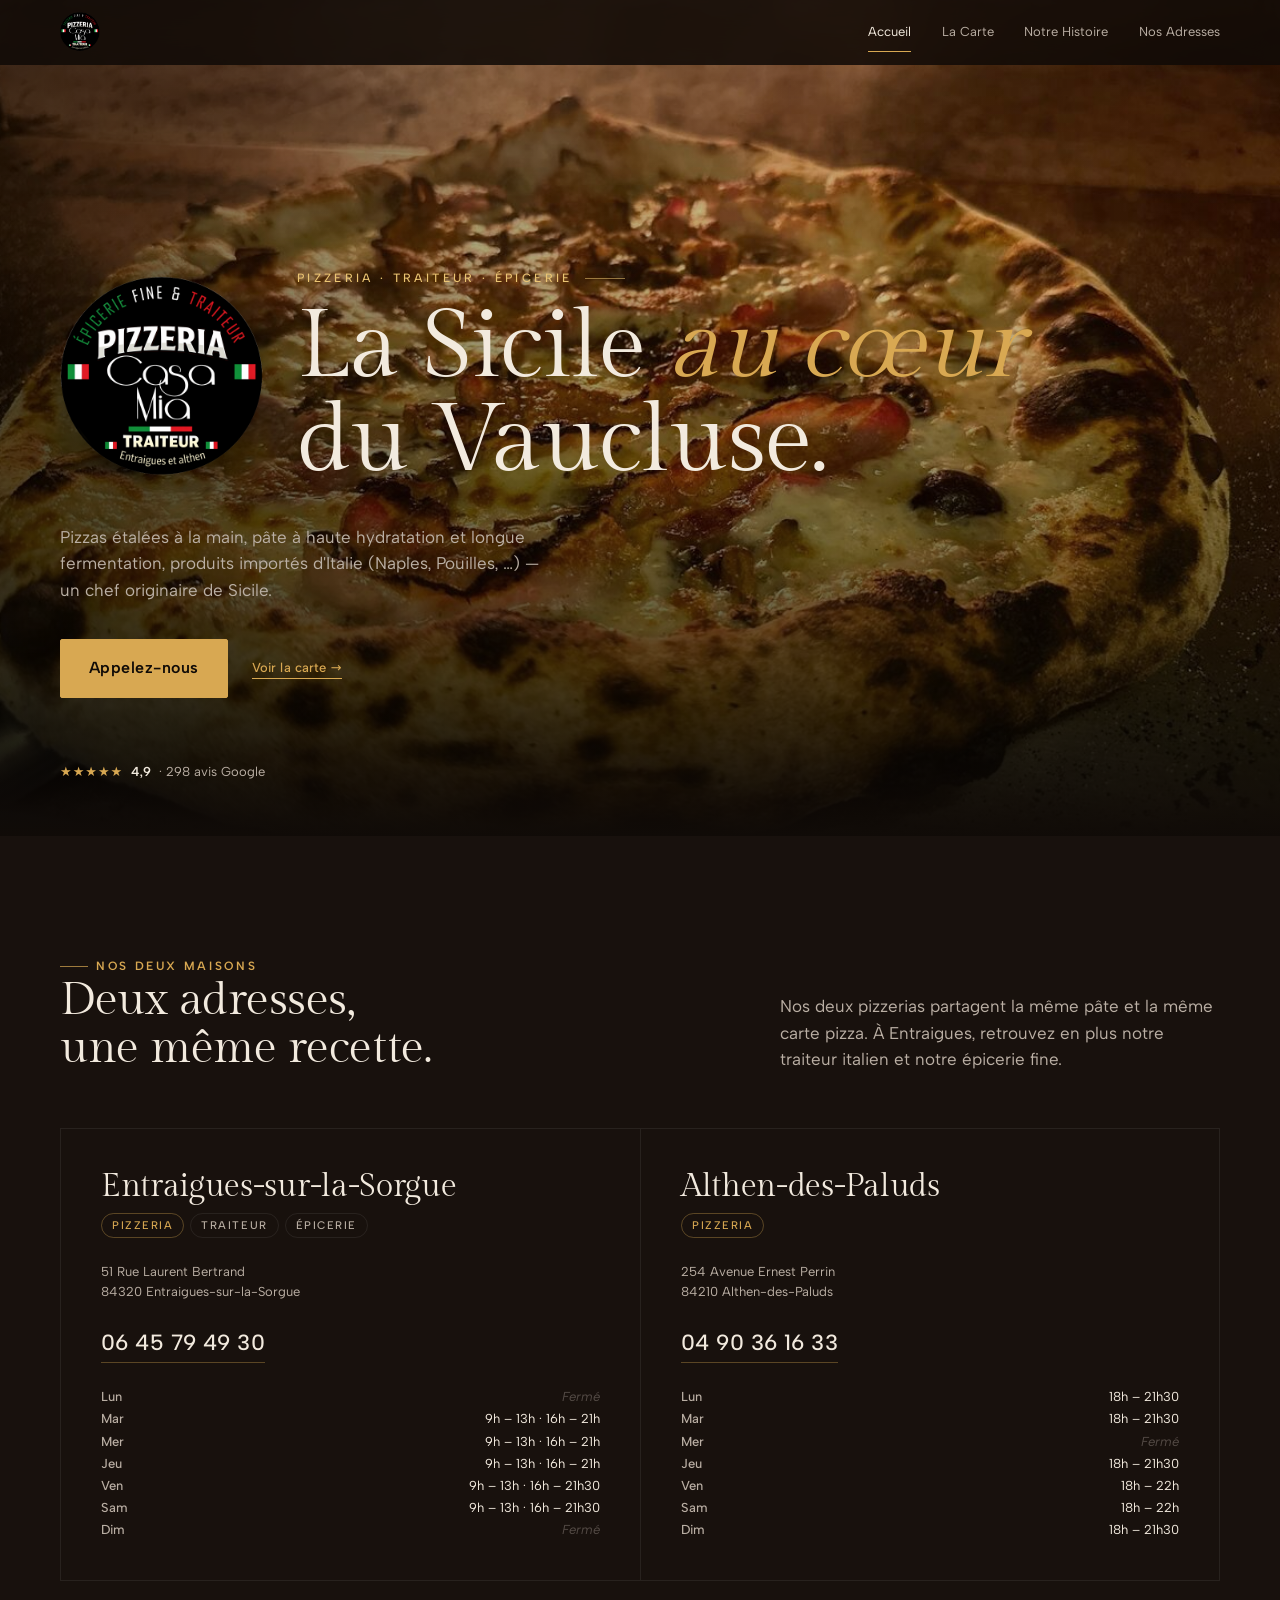
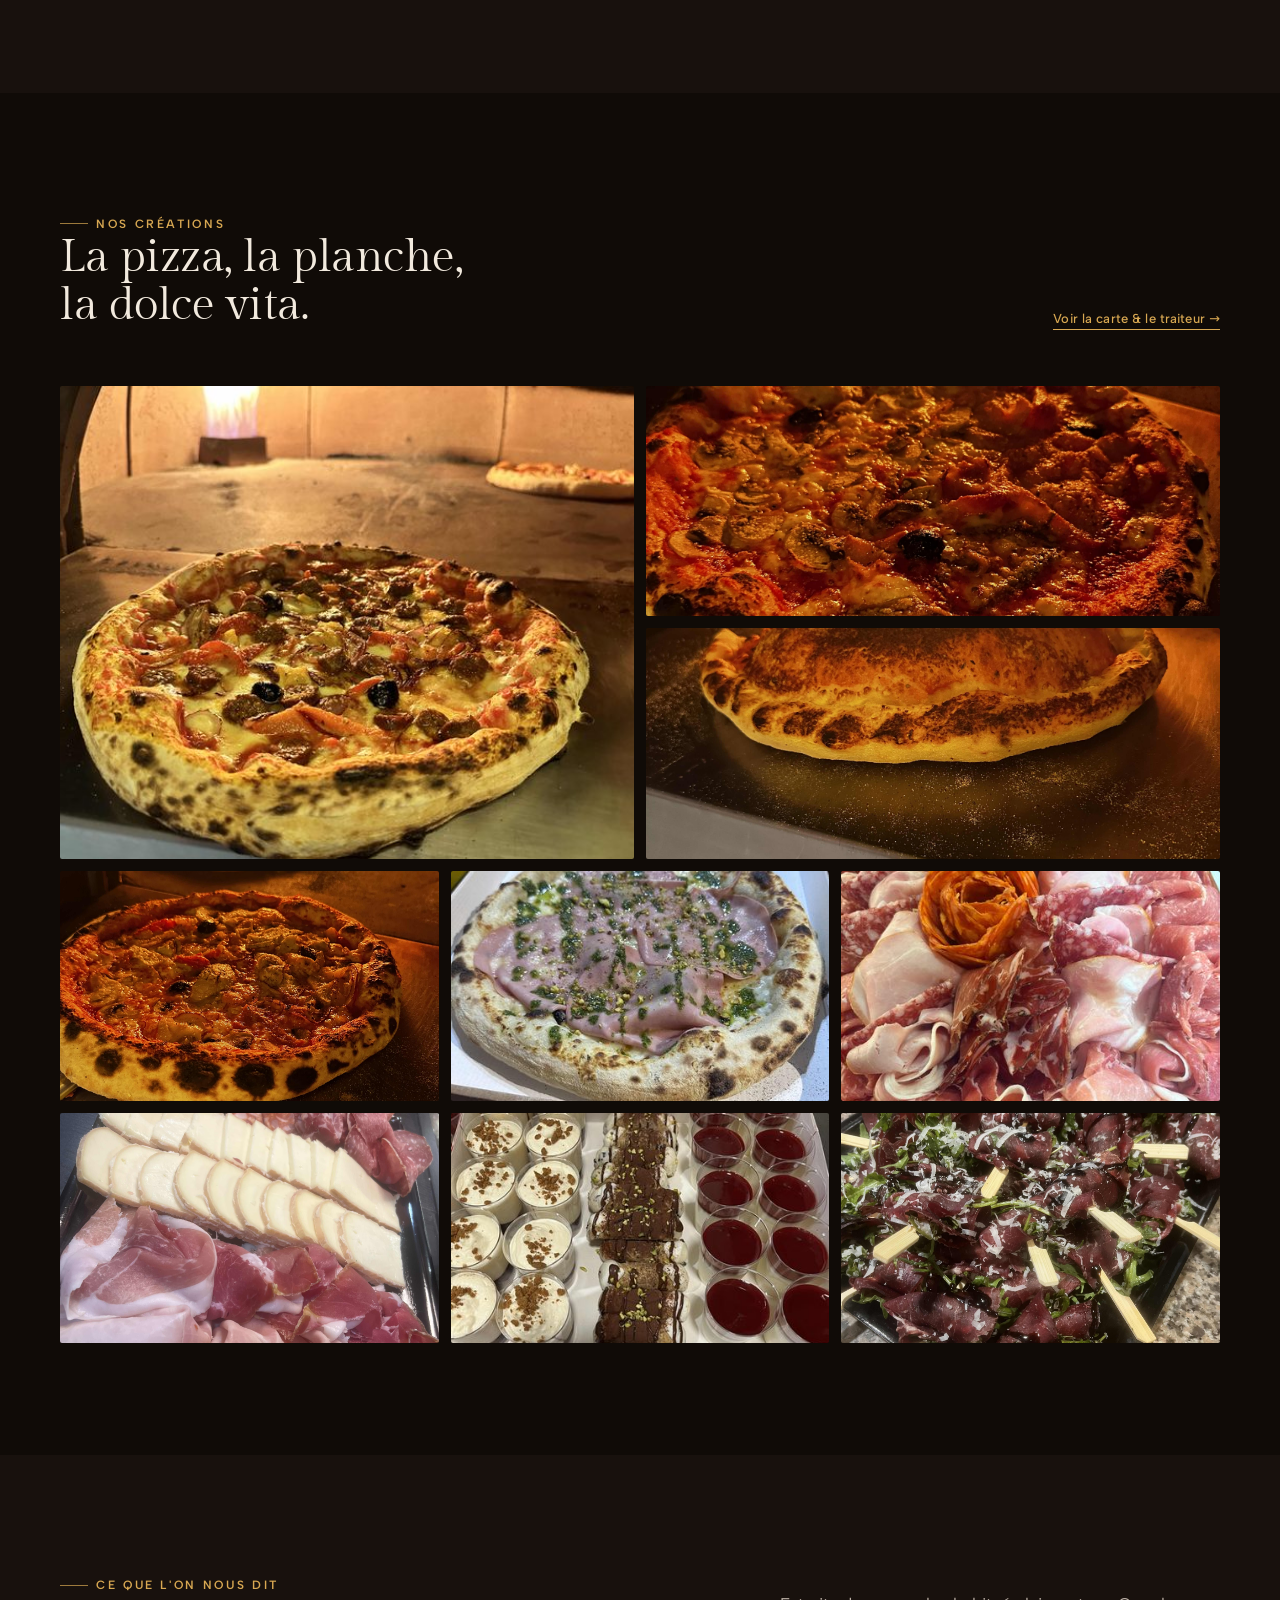
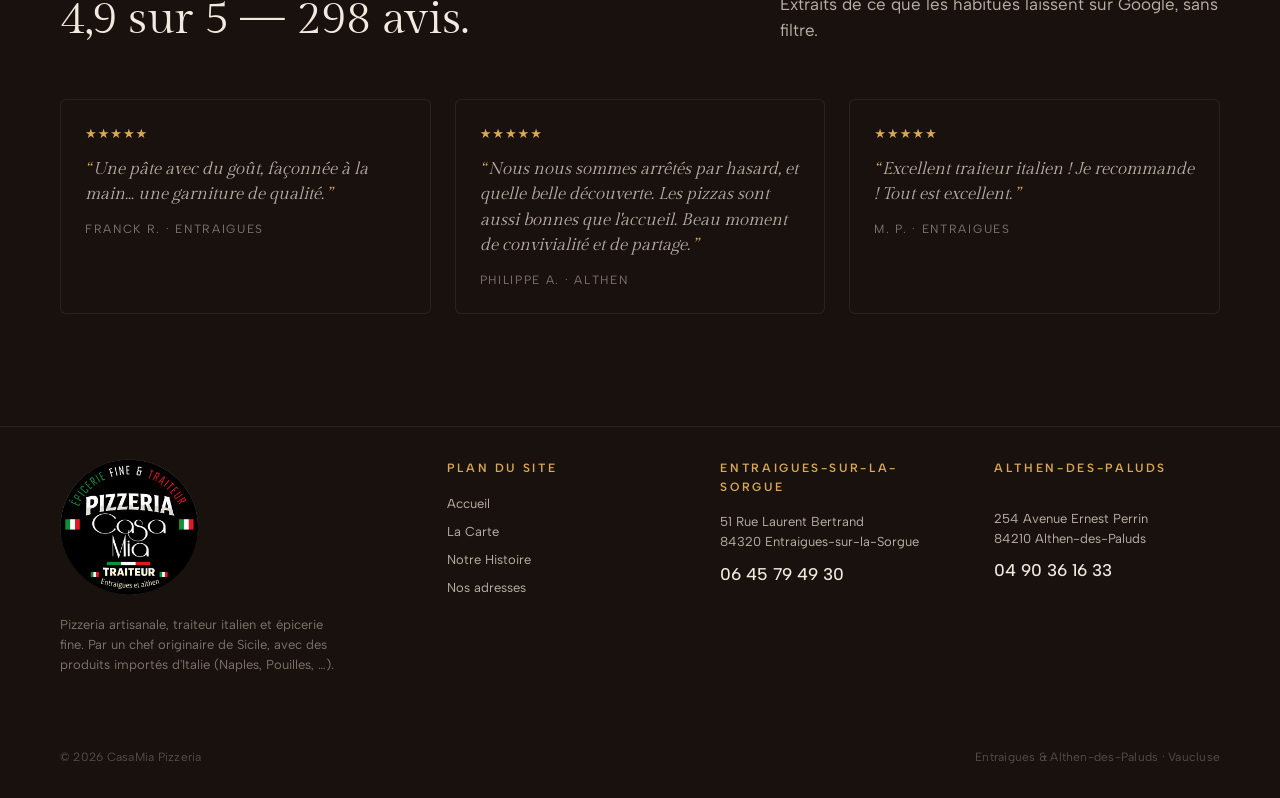
==== commit 451256b9: "fix(hero): use grid to force logo + title side-by-side instead of wrapping" ====
--- a/frontend/index.html
+++ b/frontend/index.html
@@ -13,7 +13,7 @@
   <link rel="icon" type="image/png" href="images/logo-casamia.png">
   <link rel="preconnect" href="https://fonts.googleapis.com">
   <link rel="preconnect" href="https://fonts.gstatic.com" crossorigin>
-  <link rel="stylesheet" href="css/style.css?v=6">
+  <link rel="stylesheet" href="css/style.css?v=7">
   <script type="application/ld+json">
   {
     "@context": "https://schema.org",
--- a/frontend/css/style.css
+++ b/frontend/css/style.css
@@ -259,11 +259,16 @@
   display: grid; gap: var(--s-md);
 }
 .hero__head {
-  display: flex; align-items: center; flex-wrap: wrap;
+  display: grid;
+  grid-template-columns: auto 1fr;
+  align-items: center;
   gap: clamp(16px, 2.5vw, 32px);
   margin-bottom: var(--s-xs);
 }
-.hero__head-text { display: flex; flex-direction: column; gap: var(--s-xs); }
+.hero__head-text { display: flex; flex-direction: column; gap: var(--s-xs); min-width: 0; }
+@media (max-width: 600px) {
+  .hero__head { grid-template-columns: 1fr; justify-items: start; }
+}
 .hero__logo {
   width: clamp(160px, 16vw, 240px);
   height: auto;
